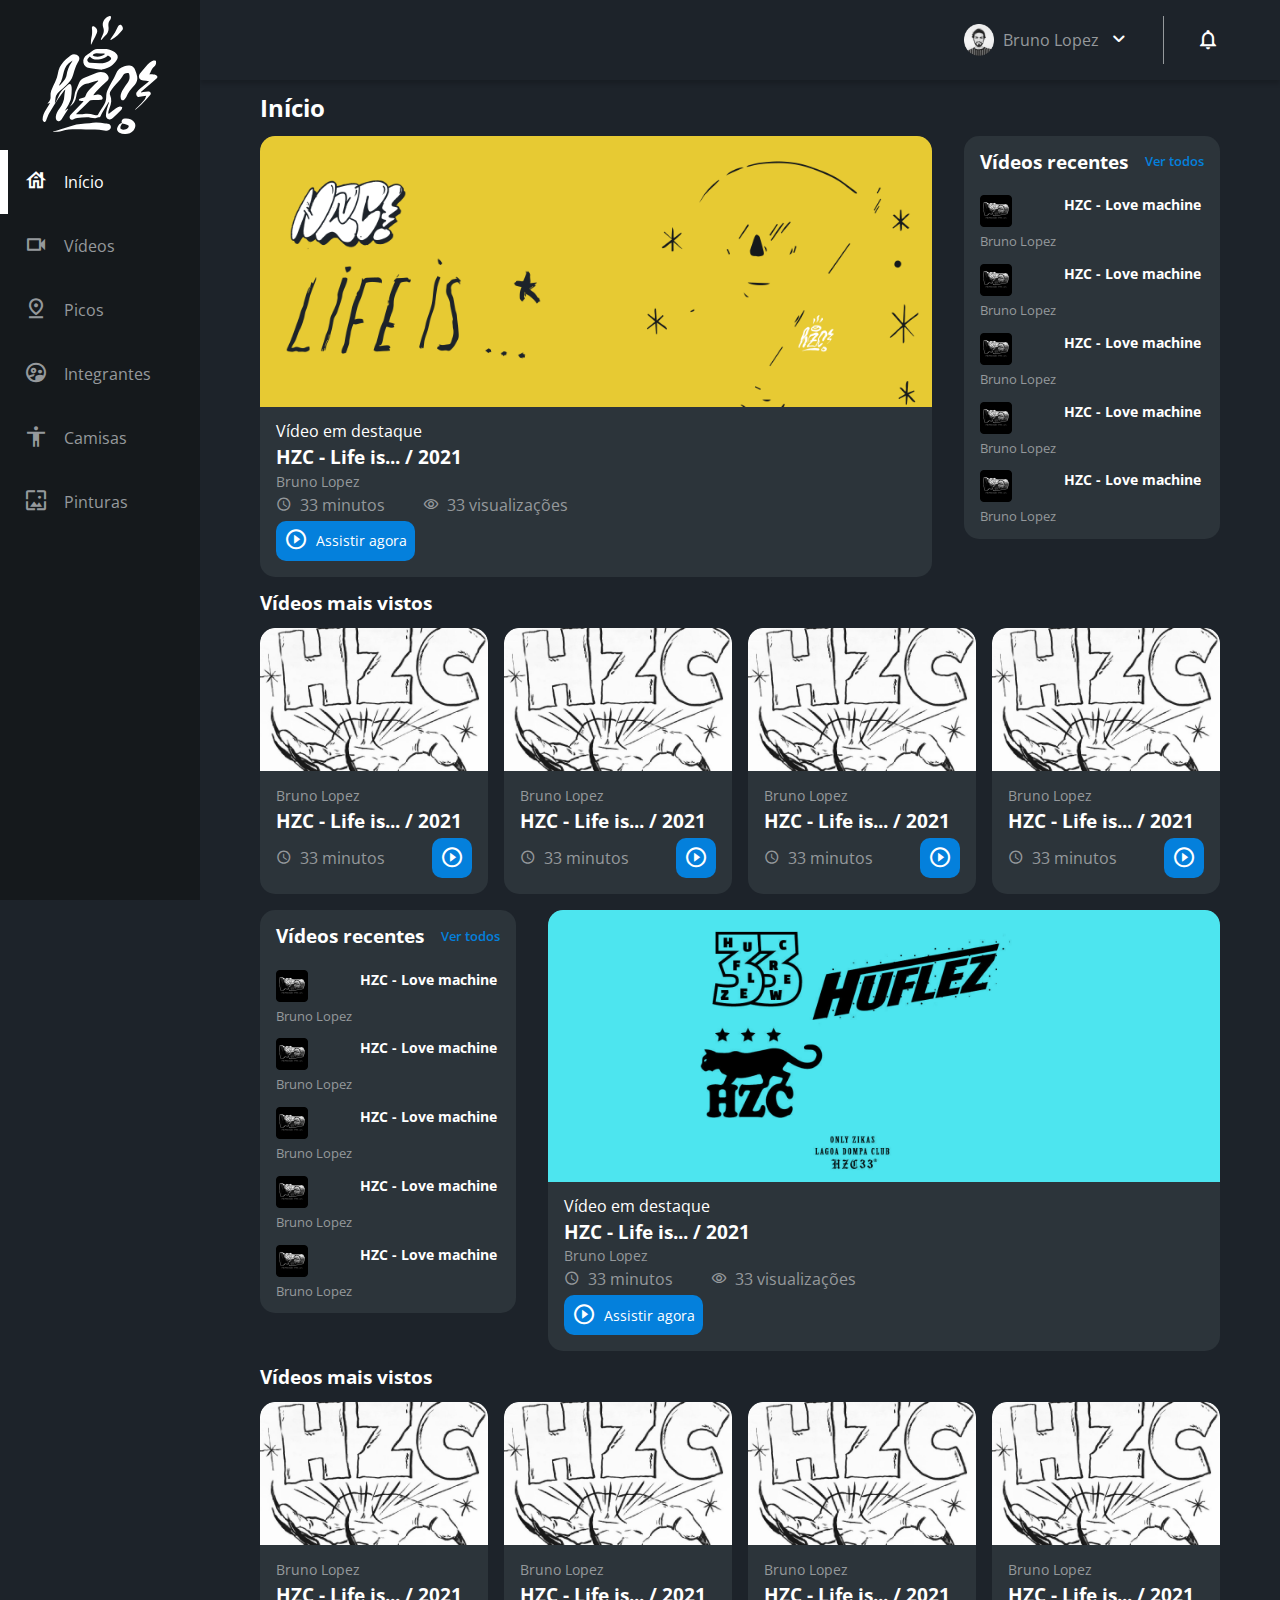
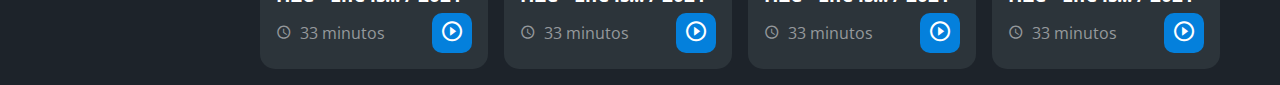
==== index.html @ 1684d1c3 "projeto-hzc-alura" ====
<!DOCTYPE html>
<html lang="pt-br">
<head>
    <meta charset="UTF-8">
    <meta http-equiv="X-UA-Compatible" content="IE=edge">
    <meta name="viewport" content="width=device-width, initial-scale=1.0">
    <title>HZC | Home</title>
    <link rel="preconnect" href="https://fonts.googleapis.com">
    <link rel="preconnect" href="https://fonts.gstatic.com" crossorigin>
    <link rel="stylesheet" href="https://fonts.googleapis.com/css2?family=Open+Sans:wght@400;600;700&display=swap">
    <link rel="stylesheet" href="assets/css/reset.css">
    <link rel="stylesheet" href="assets/css/style.css">
</head>
<body>
    <header class="cabecalho">
        <button class="cabecalho_menu" aria-label="Menu"><i></i></button>
        <img src="assets/img/logo.svg" alt="Logotipo da HZC" class="cabecalho_logo">
        <p class="cabecalho_perfil">Bruno Lopez</p>
        <button class="cabecalho_notificacao" aria-label="Notificação"><i></i></button>
    </header>
    <nav class="menu-lateral">
        <img src="assets/img/logo.svg" alt="Logotipo da HZC" class="menu-lateral_logo">
        <a href="#" class="menu-lateral_link menu-lateral_link--inicio menu-lateral_link--ativo">Início</a>
        <a href="#" class="menu-lateral_link menu-lateral_link--videos">Vídeos</a>
        <a href="#" class="menu-lateral_link menu-lateral_link--picos">Picos</a>
        <a href="#" class="menu-lateral_link menu-lateral_link--integrantes">Integrantes</a>
        <a href="#" class="menu-lateral_link menu-lateral_link--camisas">Camisas</a>
        <a href="#" class="menu-lateral_link menu-lateral_link--pinturas">Pinturas</a>
    </nav>

    <main class="principal">
        <h2 class="titulo-pagina">Início</h2>
        <article class="cartao cartao--destaque destaque-video">
            <img src="assets/img/banner-mobile_1.png" alt="Banner do cartão" class="cartao_imagem cartao_imagem--mobile">
            <img src="assets/img/banner_1.png" alt="Banner do cartão" class="cartao_imagem cartao_imagem--desktop">
            <div class="cartao_conteudo">
                <p class="cartao_destaque">Vídeo em destaque</p>
                <h3 class="cartao_titulo">HZC - Life is... / 2021</h3>
                <p class="cartao_perfil">Bruno Lopez</p>
                <p class="cartao_info cartao_info--tempo">33 minutos</p>
                <p class="cartao_info cartao_info--visualizacao">33 visualizações</p>
                <button class="cartao_botao cartao_botao--play cartao_botao--destaque">Assistir agora</button>
            </div>
        </article>

        <article class="cartao cartao--recentes videos-recentes">
            <h3 class="cartao_titulo">Vídeos recentes</h3>
            <a href="#" class="cartao_link">Ver todos</a>
            <ul class="cartao_lista">
                <li class="cartao_item">
                    <img src="assets/img/miniatura_1.png" alt="Thumbnail" class="cartao_item-thumbnail">
                    <h4 class="cartao_item-titulo">HZC - Love machine</h4>
                    <p class="cartao_item-perfil">Bruno Lopez</p>
                </li>
                <li class="cartao_item">
                    <img src="assets/img/miniatura_1.png" alt="Thumbnail" class="cartao_item-thumbnail">
                    <h4 class="cartao_item-titulo">HZC - Love machine</h4>
                    <p class="cartao_item-perfil">Bruno Lopez</p>
                </li>
                <li class="cartao_item">
                    <img src="assets/img/miniatura_1.png" alt="Thumbnail" class="cartao_item-thumbnail">
                    <h4 class="cartao_item-titulo">HZC - Love machine</h4>
                    <p class="cartao_item-perfil">Bruno Lopez</p>
                </li>
                <li class="cartao_item">
                    <img src="assets/img/miniatura_1.png" alt="Thumbnail" class="cartao_item-thumbnail">
                    <h4 class="cartao_item-titulo">HZC - Love machine</h4>
                    <p class="cartao_item-perfil">Bruno Lopez</p>
                </li>
                <li class="cartao_item">
                    <img src="assets/img/miniatura_1.png" alt="Thumbnail" class="cartao_item-thumbnail">
                    <h4 class="cartao_item-titulo">HZC - Love machine</h4>
                    <p class="cartao_item-perfil">Bruno Lopez</p>
                </li>
            </ul>
        </article>

        <section class="secao secao-videos">
            <h3 class="titulo-secao">Vídeos mais vistos</h3>
            <article class="cartao">
                <img src="assets/img/video_1.png" alt="Vídeo" class="cartao_imagem">
                <div class="cartao_conteudo">
                    <p class="cartao_perfil">Bruno Lopez</p>
                    <h3 class="cartao_titulo">HZC - Life is... / 2021</h3>
                    <p class="cartao_info cartao_info--tempo">33 minutos</p>
                    <button class="cartao_botao cartao_botao--play" aria-label="Assistir agora"></button>
                </div>
            </article>

            <article class="cartao">
                <img src="assets/img/video_1.png" alt="Vídeo" class="cartao_imagem">
                <div class="cartao_conteudo">
                    <p class="cartao_perfil">Bruno Lopez</p>
                    <h3 class="cartao_titulo">HZC - Life is... / 2021</h3>
                    <p class="cartao_info cartao_info--tempo">33 minutos</p>
                    <button class="cartao_botao cartao_botao--play" aria-label="Assistir agora"></button>
                </div>
            </article>

            <article class="cartao">
                <img src="assets/img/video_1.png" alt="Vídeo" class="cartao_imagem">
                <div class="cartao_conteudo">
                    <p class="cartao_perfil">Bruno Lopez</p>
                    <h3 class="cartao_titulo">HZC - Life is... / 2021</h3>
                    <p class="cartao_info cartao_info--tempo">33 minutos</p>
                    <button class="cartao_botao cartao_botao--play" aria-label="Assistir agora"></button>
                </div>
            </article>

            <article class="cartao">
                <img src="assets/img/video_1.png" alt="Vídeo" class="cartao_imagem">
                <div class="cartao_conteudo">
                    <p class="cartao_perfil">Bruno Lopez</p>
                    <h3 class="cartao_titulo">HZC - Life is... / 2021</h3>
                    <p class="cartao_info cartao_info--tempo">33 minutos</p>
                    <button class="cartao_botao cartao_botao--play" aria-label="Assistir agora"></button>
                </div>
            </article>
        </section>

        <article class="cartao cartao--recentes produtos-recentes">
            <h3 class="cartao_titulo">Vídeos recentes</h3>
            <a href="#" class="cartao_link">Ver todos</a>
            <ul class="cartao_lista">
                <li class="cartao_item">
                    <img src="assets/img/miniatura_1.png" alt="Thumbnail" class="cartao_item-thumbnail">
                    <h4 class="cartao_item-titulo">HZC - Love machine</h4>
                    <p class="cartao_item-perfil">Bruno Lopez</p>
                </li>
                <li class="cartao_item">
                    <img src="assets/img/miniatura_1.png" alt="Thumbnail" class="cartao_item-thumbnail">
                    <h4 class="cartao_item-titulo">HZC - Love machine</h4>
                    <p class="cartao_item-perfil">Bruno Lopez</p>
                </li>
                <li class="cartao_item">
                    <img src="assets/img/miniatura_1.png" alt="Thumbnail" class="cartao_item-thumbnail">
                    <h4 class="cartao_item-titulo">HZC - Love machine</h4>
                    <p class="cartao_item-perfil">Bruno Lopez</p>
                </li>
                <li class="cartao_item">
                    <img src="assets/img/miniatura_1.png" alt="Thumbnail" class="cartao_item-thumbnail">
                    <h4 class="cartao_item-titulo">HZC - Love machine</h4>
                    <p class="cartao_item-perfil">Bruno Lopez</p>
                </li>
                <li class="cartao_item">
                    <img src="assets/img/miniatura_1.png" alt="Thumbnail" class="cartao_item-thumbnail">
                    <h4 class="cartao_item-titulo">HZC - Love machine</h4>
                    <p class="cartao_item-perfil">Bruno Lopez</p>
                </li>
            </ul>
        </article>

        <article class="cartao cartao--destaque destaque-produtos">
            <img src="assets/img/banner-mobile_2.png" alt="Banner do cartão" class="cartao_imagem cartao_imagem--mobile">
            <img src="assets/img/banner_2.png" alt="Banner do cartão" class="cartao_imagem cartao_imagem--desktop">
            <div class="cartao_conteudo">
                <p class="cartao_destaque">Vídeo em destaque</p>
                <h3 class="cartao_titulo">HZC - Life is... / 2021</h3>
                <p class="cartao_perfil">Bruno Lopez</p>
                <p class="cartao_info cartao_info--tempo">33 minutos</p>
                <p class="cartao_info cartao_info--visualizacao">33 visualizações</p>
                <button class="cartao_botao cartao_botao--play cartao_botao--destaque">Assistir agora</button>
            </div>
        </article>

        <section class="secao secao-produtos">
            <h3 class="titulo-secao">Vídeos mais vistos</h3>
            <article class="cartao">
                <img src="assets/img/video_1.png" alt="Vídeo" class="cartao_imagem">
                <div class="cartao_conteudo">
                    <p class="cartao_perfil">Bruno Lopez</p>
                    <h3 class="cartao_titulo">HZC - Life is... / 2021</h3>
                    <p class="cartao_info cartao_info--tempo">33 minutos</p>
                    <button class="cartao_botao cartao_botao--play" aria-label="Assistir agora"></button>
                </div>
            </article>

            <article class="cartao">
                <img src="assets/img/video_1.png" alt="Vídeo" class="cartao_imagem">
                <div class="cartao_conteudo">
                    <p class="cartao_perfil">Bruno Lopez</p>
                    <h3 class="cartao_titulo">HZC - Life is... / 2021</h3>
                    <p class="cartao_info cartao_info--tempo">33 minutos</p>
                    <button class="cartao_botao cartao_botao--play" aria-label="Assistir agora"></button>
                </div>
            </article>

            <article class="cartao">
                <img src="assets/img/video_1.png" alt="Vídeo" class="cartao_imagem">
                <div class="cartao_conteudo">
                    <p class="cartao_perfil">Bruno Lopez</p>
                    <h3 class="cartao_titulo">HZC - Life is... / 2021</h3>
                    <p class="cartao_info cartao_info--tempo">33 minutos</p>
                    <button class="cartao_botao cartao_botao--play" aria-label="Assistir agora"></button>
                </div>
            </article>

            <article class="cartao">
                <img src="assets/img/video_1.png" alt="Vídeo" class="cartao_imagem">
                <div class="cartao_conteudo">
                    <p class="cartao_perfil">Bruno Lopez</p>
                    <h3 class="cartao_titulo">HZC - Life is... / 2021</h3>
                    <p class="cartao_info cartao_info--tempo">33 minutos</p>
                    <button class="cartao_botao cartao_botao--play" aria-label="Assistir agora"></button>
                </div>
            </article>
        </section>
    </main>
    <script src="main.js"></script>
</body>
</html>
---- assets/css/style.css ----
@font-face {
    font-family: 'icones';
    src: url(../font/icones.ttf);
}

body {
    background-color: #1D232A;
    font-family: 'Open Sans', 'icones', sans-serif;
    color: #FFF;
}

@media screen and (min-width: 1024px) {
    body {
        display: grid;
        grid-template-columns: auto 1fr;
    }
}

.cabecalho {
    display: flex;
    justify-content: space-between;
    align-items: center;
    background-color: #15191C;
    padding: 8px 16px;
    box-shadow: 0px 4px 4px rgba(0, 0, 0, 0.16);
}

.cabecalho_menu i::before {
    content: "\e904";
    font-size: 24px;
}

.cabecalho_notificacao i::before {
    content: "\e906";
    font-size: 24px;
}

.cabecalho_logo {
    width: 40px;
}

.cabecalho_perfil {
    display: none;
}

@media screen and (min-width: 1024px) {
    .cabecalho {
        background-color: #1D232A;
        display: grid;
        column-gap: 32px;
        grid-template-columns: 1fr auto;
        padding: 16px 60px;
        height: 80px;
        box-sizing: border-box;
        grid-column: 2;
    }

    .cabecalho_menu {
        display: none;
    }

    .cabecalho_logo {
        display: none;
    }

    .cabecalho_perfil {
        display: grid;
        grid-template-columns: repeat(3, auto);
        column-gap: 8px;
        align-items: center;
        justify-self: flex-end;
        color: #95999C;
        padding: 8px 32px;
        border-right: 1px solid #95999C;
    }

    .cabecalho_perfil::before {
        content: "";
        display: block;
        width: 32px;
        height: 32px;
        background-image: url(../img/profile_2.png);
        background-size: contain;
        background-repeat: no-repeat;
        background-position: center;
    }

    .cabecalho_perfil::after {
        content: "\e90d";
        color: #FFF;
        font-size: 1.5rem;
    }
}

.menu-lateral {
    display: flex;
    flex-direction: column;
    background-color: #15191C;
    width: 75vw;
    height: 100vh;
    position: absolute;
    left: -100vw;
    transition: .25s;
}

.menu-lateral--ativo {
    left: 0;
    transition: .25s;
}

.menu-lateral_logo {
    width: 118px;
    align-self: center;
    padding: 16px;
}

.menu-lateral_link {
    height: 64px;
    color: #95999C;
    padding-left: 64px;
    display: flex;
    align-items: center;
}

.menu-lateral_link--ativo {
    color: #FFF;
    padding-left: 56px;
    border-left: 8px solid #FFF;
}

.menu-lateral_link::before {
    content: "";
    width: 24px;
    height: 24px;
    font-size: 24px;
    position: absolute;
    left: 24px;
}

.menu-lateral_link--inicio::before {
    content: "\e902";
}

.menu-lateral_link--videos::before {
    content: "\e90e";
}

.menu-lateral_link--picos::before {
    content: "\e909";
}

.menu-lateral_link--integrantes::before {
    content: "\e903";
}

.menu-lateral_link--camisas::before {
    content: "\e900";
}

.menu-lateral_link--pinturas::before {
    content: "\e90a";
}

@media screen and (min-width: 1024px) {
    .menu-lateral {
        position: static;
        width: 200px;
        grid-column: 1;
        grid-row: 1 / span 2;
    }
}

.principal {
    padding: 24px 16px;
    display: grid;
    gap: 16px;
}

.titulo-pagina {
    font-size: 1.5rem;
    font-weight: 700;
}

.titulo-secao {
    font-size: 1.2rem;
    font-weight: 700;
}

@media screen and (min-width: 1024px) {
    .principal {
        display: grid;
        grid-template-columns: auto 1fr auto;
        grid-template-areas: 
            "titulo-pagina titulo-pagina titulo-pagina"
            "destaque-video destaque-video videos-recentes"
            "secao-videos secao-videos secao-videos"
            "produtos-recentes destaque-produtos destaque-produtos"
            "secao-produtos secao-produtos secao-produtos";
        column-gap: 32px;
        padding: 16px 60px;
        grid-column: 2;
    }

    .titulo-secao {
        grid-column: span 4;
    }
}

.cartao {
    width: 100%;
    border-radius: 15px;
    overflow: hidden;
    background-color: #2C343A;
}

.cartao_imagem--desktop {
    display: none;
}

.cartao--destaque {
    margin-bottom: 16px;
}

.cartao_conteudo {
    padding: 16px;
    display: grid;
    grid-template-columns: auto 1fr;
    gap: 8px;
}

.cartao_destaque {
    grid-column: span 2;
}

.cartao_titulo {
    font-size: 1.2rem;
    font-weight: 700;
    grid-column: span 2;
}

.cartao_perfil {
    color: #95999C;
    font-size: 0.9rem;
    grid-column: span 2;
}

.cartao_info {
    display: flex;
    align-items: center;
    color: #95999C;
}

.cartao_info--tempo::before {
    content: "\e90c";
    margin-right: 8px;
}

.cartao_info--visualizacao::before {
    content: "\e90f";
    margin-right: 8px;
}

.cartao_botao {
    display: flex;
    justify-content: center;
    align-items: center;
    background-color: #0480DC;
    width: 40px;
    height: 40px;
    border-radius: 10px;
    font-size: 0.9rem;
    justify-self: flex-end;
}

.cartao_botao--play::before {
    content: "\e90b";
    font-size: 24px;
}

.cartao_botao--destaque {
    width: 100%;
    grid-column: span 2;
}

.cartao_botao--destaque::before {
    margin-right: 8px;
}

.cartao--recentes {
    display: none;
}

@media screen and (min-width: 1024px) {
    .cartao--destaque {
        margin-bottom: 0px;
    }

    .cartao_imagem--mobile {
        display: none;
    }
   
    .cartao_imagem--desktop {
        display: block;
    }

    .cartao_botao--destaque {
        grid-column: auto;
        padding: 16px 8px;
    }

    .cartao--recentes {
        display: grid;
        grid-template-columns: auto auto;
        align-items: center;
        row-gap: 24px;
        width: 256px;
        padding: 16px;
        box-sizing: border-box;
        align-self: flex-start;
    }

    .cartao--recentes .cartao_titulo {
        grid-column: auto;
    }

    .cartao_link {
        font-size: 0.8rem;
        font-weight: 600;
        color: #0480DC;
        justify-self: flex-end;
    }

    .cartao_lista {
        display: grid;
        row-gap: 16px;
        grid-column: span 2;
    }

    .cartao_item {
        display: grid;
        grid-template-columns: auto 1fr;
        gap: 8px;
    }

    .cartao_item-thumbnail {
        width: 32px;
        gap: span 2;
    }

    .cartao_item-titulo {
        font-size: 0.9rem;
        line-height: 1.2rem;
        font-weight: 700;
    }

    .cartao_item-perfil {
        font-size: 0.8rem;
        color: #95999C;
    }
}

.secao {
    display: grid;
    gap: 16px;
}

@media screen and (min-width: 1024px) {
    .secao {
        grid-template-columns: repeat(4, 1fr);
    }

    .destaque-video {
        grid-area: destaque-video;
    }
    
    .videos-recentes {
        grid-area: videos-recentes;
    }
    
    .secao-videos {
        grid-area: secao-videos;
    }
    
    .destaque-produtos {
        grid-area: destaque-produtos;
    }
    
    .produtos-recentes {
        grid-area: produtos-recentes;
    }
    
    .secao-produtos {
        grid-area: secao-produtos;
    }
}
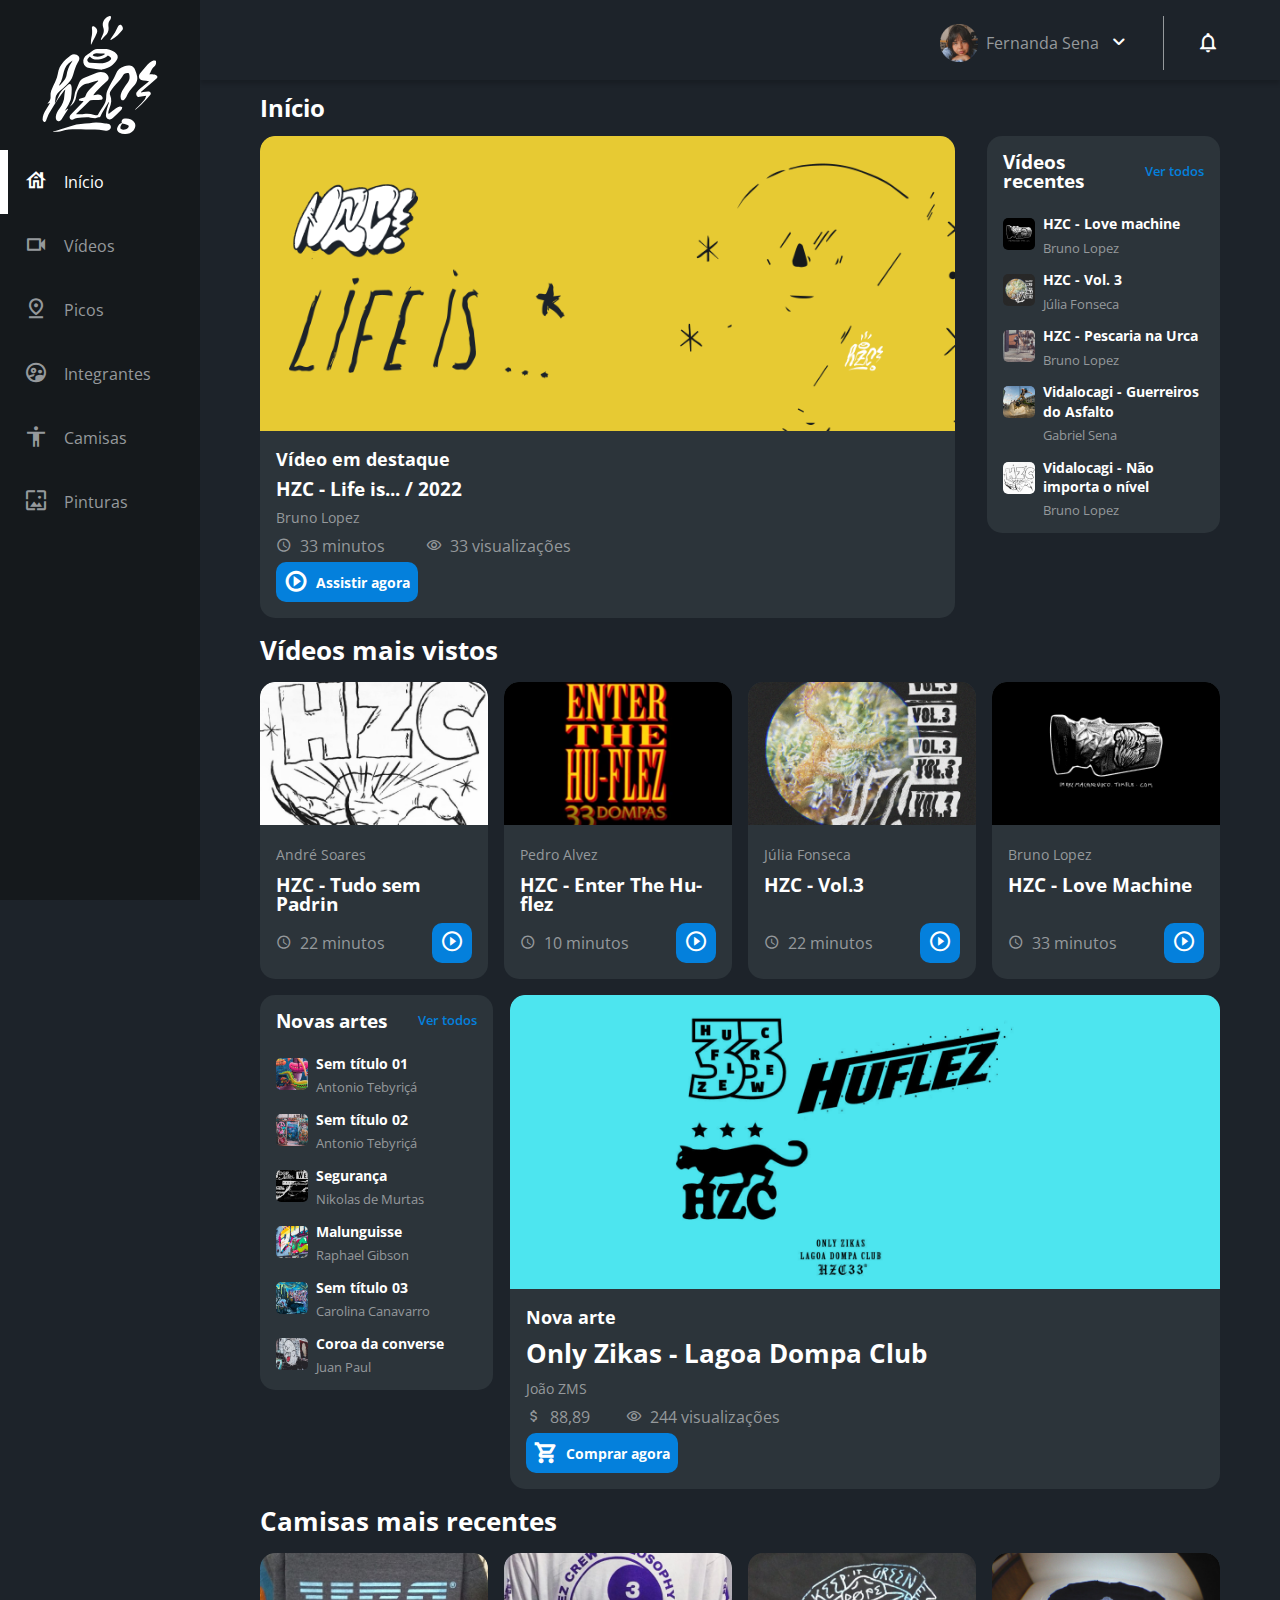
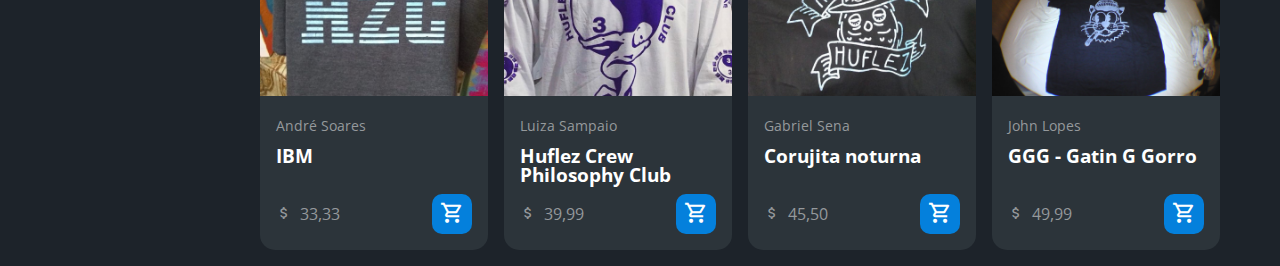
==== commit 3b5fbbc2: "home concluída" ====
--- a/index.html
+++ b/index.html
@@ -4,7 +4,8 @@
     <meta charset="UTF-8">
     <meta http-equiv="X-UA-Compatible" content="IE=edge">
     <meta name="viewport" content="width=device-width, initial-scale=1.0">
-    <title>HZC | Home</title>
+    <title>«HZC» Home</title>
+    <link rel="shortcut icon" href="assets/img/favicon.ico" type="image/x-icon">
     <link rel="preconnect" href="https://fonts.googleapis.com">
     <link rel="preconnect" href="https://fonts.gstatic.com" crossorigin>
     <link rel="stylesheet" href="https://fonts.googleapis.com/css2?family=Open+Sans:wght@400;600;700&display=swap">
@@ -15,7 +16,7 @@
     <header class="cabecalho">
         <button class="cabecalho_menu" aria-label="Menu"><i></i></button>
         <img src="assets/img/logo.svg" alt="Logotipo da HZC" class="cabecalho_logo">
-        <p class="cabecalho_perfil">Bruno Lopez</p>
+        <p class="cabecalho_perfil">Fernanda Sena</p>
         <button class="cabecalho_notificacao" aria-label="Notificação"><i></i></button>
     </header>
     <nav class="menu-lateral">
@@ -35,7 +36,7 @@
             <img src="assets/img/banner_1.png" alt="Banner do cartão" class="cartao_imagem cartao_imagem--desktop">
             <div class="cartao_conteudo">
                 <p class="cartao_destaque">Vídeo em destaque</p>
-                <h3 class="cartao_titulo">HZC - Life is... / 2021</h3>
+                <h3 class="cartao_titulo">HZC - Life is... / 2022</h3>
                 <p class="cartao_perfil">Bruno Lopez</p>
                 <p class="cartao_info cartao_info--tempo">33 minutos</p>
                 <p class="cartao_info cartao_info--visualizacao">33 visualizações</p>
@@ -53,23 +54,23 @@
                     <p class="cartao_item-perfil">Bruno Lopez</p>
                 </li>
                 <li class="cartao_item">
-                    <img src="assets/img/miniatura_1.png" alt="Thumbnail" class="cartao_item-thumbnail">
-                    <h4 class="cartao_item-titulo">HZC - Love machine</h4>
+                    <img src="assets/img/miniatura_2.png" alt="Thumbnail" class="cartao_item-thumbnail">
+                    <h4 class="cartao_item-titulo">HZC - Vol. 3</h4>
+                    <p class="cartao_item-perfil">Júlia Fonseca</p>
+                </li>
+                <li class="cartao_item">
+                    <img src="assets/img/miniatura_3.png" alt="Thumbnail" class="cartao_item-thumbnail">
+                    <h4 class="cartao_item-titulo">HZC - Pescaria na Urca</h4>
                     <p class="cartao_item-perfil">Bruno Lopez</p>
                 </li>
                 <li class="cartao_item">
-                    <img src="assets/img/miniatura_1.png" alt="Thumbnail" class="cartao_item-thumbnail">
-                    <h4 class="cartao_item-titulo">HZC - Love machine</h4>
-                    <p class="cartao_item-perfil">Bruno Lopez</p>
-                </li>
-                <li class="cartao_item">
-                    <img src="assets/img/miniatura_1.png" alt="Thumbnail" class="cartao_item-thumbnail">
-                    <h4 class="cartao_item-titulo">HZC - Love machine</h4>
-                    <p class="cartao_item-perfil">Bruno Lopez</p>
-                </li>
-                <li class="cartao_item">
-                    <img src="assets/img/miniatura_1.png" alt="Thumbnail" class="cartao_item-thumbnail">
-                    <h4 class="cartao_item-titulo">HZC - Love machine</h4>
+                    <img src="assets/img/miniatura_4.png" alt="Thumbnail" class="cartao_item-thumbnail">
+                    <h4 class="cartao_item-titulo">Vidalocagi - Guerreiros do Asfalto</h4>
+                    <p class="cartao_item-perfil">Gabriel Sena</p>
+                </li>
+                <li class="cartao_item">
+                    <img src="assets/img/miniatura_5.png" alt="Thumbnail" class="cartao_item-thumbnail">
+                    <h4 class="cartao_item-titulo">Vidalocagi - Não importa o nível</h4>
                     <p class="cartao_item-perfil">Bruno Lopez</p>
                 </li>
             </ul>
@@ -80,72 +81,77 @@
             <article class="cartao">
                 <img src="assets/img/video_1.png" alt="Vídeo" class="cartao_imagem">
                 <div class="cartao_conteudo">
+                    <p class="cartao_perfil">André Soares</p>
+                    <h3 class="cartao_titulo-play">HZC - Tudo sem Padrin</h3>
+                    <p class="cartao_info cartao_info--tempo">22 minutos</p>
+                    <button class="cartao_botao cartao_botao--play" aria-label="Assistir agora"></button>
+                </div>
+            </article>
+
+            <article class="cartao">
+                <img src="assets/img/video_2.png" alt="Vídeo" class="cartao_imagem">
+                <div class="cartao_conteudo">
+                    <p class="cartao_perfil">Pedro Alvez</p>
+                    <h3 class="cartao_titulo-play">HZC - Enter The Hu-flez</h3>
+                    <p class="cartao_info cartao_info--tempo">10 minutos</p>
+                    <button class="cartao_botao cartao_botao--play" aria-label="Assistir agora"></button>
+                </div>
+            </article>
+
+            <article class="cartao">
+                <img src="assets/img/video_3.png" alt="Vídeo" class="cartao_imagem">
+                <div class="cartao_conteudo">
+                    <p class="cartao_perfil">Júlia Fonseca</p>
+                    <h3 class="cartao_titulo-play">HZC - Vol.3</h3>
+                    <p class="cartao_info cartao_info--tempo">22 minutos</p>
+                    <button class="cartao_botao cartao_botao--play" aria-label="Assistir agora"></button>
+                </div>
+            </article>
+
+            <article class="cartao">
+                <img src="assets/img/video_4.png" alt="Vídeo" class="cartao_imagem">
+                <div class="cartao_conteudo">
                     <p class="cartao_perfil">Bruno Lopez</p>
-                    <h3 class="cartao_titulo">HZC - Life is... / 2021</h3>
+                    <h3 class="cartao_titulo-play">HZC - Love Machine</h3>
                     <p class="cartao_info cartao_info--tempo">33 minutos</p>
                     <button class="cartao_botao cartao_botao--play" aria-label="Assistir agora"></button>
                 </div>
             </article>
-
-            <article class="cartao">
-                <img src="assets/img/video_1.png" alt="Vídeo" class="cartao_imagem">
-                <div class="cartao_conteudo">
-                    <p class="cartao_perfil">Bruno Lopez</p>
-                    <h3 class="cartao_titulo">HZC - Life is... / 2021</h3>
-                    <p class="cartao_info cartao_info--tempo">33 minutos</p>
-                    <button class="cartao_botao cartao_botao--play" aria-label="Assistir agora"></button>
-                </div>
-            </article>
-
-            <article class="cartao">
-                <img src="assets/img/video_1.png" alt="Vídeo" class="cartao_imagem">
-                <div class="cartao_conteudo">
-                    <p class="cartao_perfil">Bruno Lopez</p>
-                    <h3 class="cartao_titulo">HZC - Life is... / 2021</h3>
-                    <p class="cartao_info cartao_info--tempo">33 minutos</p>
-                    <button class="cartao_botao cartao_botao--play" aria-label="Assistir agora"></button>
-                </div>
-            </article>
-
-            <article class="cartao">
-                <img src="assets/img/video_1.png" alt="Vídeo" class="cartao_imagem">
-                <div class="cartao_conteudo">
-                    <p class="cartao_perfil">Bruno Lopez</p>
-                    <h3 class="cartao_titulo">HZC - Life is... / 2021</h3>
-                    <p class="cartao_info cartao_info--tempo">33 minutos</p>
-                    <button class="cartao_botao cartao_botao--play" aria-label="Assistir agora"></button>
-                </div>
-            </article>
         </section>
 
         <article class="cartao cartao--recentes produtos-recentes">
-            <h3 class="cartao_titulo">Vídeos recentes</h3>
+            <h3 class="cartao_titulo">Novas artes</h3>
             <a href="#" class="cartao_link">Ver todos</a>
             <ul class="cartao_lista">
                 <li class="cartao_item">
-                    <img src="assets/img/miniatura_1.png" alt="Thumbnail" class="cartao_item-thumbnail">
-                    <h4 class="cartao_item-titulo">HZC - Love machine</h4>
-                    <p class="cartao_item-perfil">Bruno Lopez</p>
-                </li>
-                <li class="cartao_item">
-                    <img src="assets/img/miniatura_1.png" alt="Thumbnail" class="cartao_item-thumbnail">
-                    <h4 class="cartao_item-titulo">HZC - Love machine</h4>
-                    <p class="cartao_item-perfil">Bruno Lopez</p>
-                </li>
-                <li class="cartao_item">
-                    <img src="assets/img/miniatura_1.png" alt="Thumbnail" class="cartao_item-thumbnail">
-                    <h4 class="cartao_item-titulo">HZC - Love machine</h4>
-                    <p class="cartao_item-perfil">Bruno Lopez</p>
-                </li>
-                <li class="cartao_item">
-                    <img src="assets/img/miniatura_1.png" alt="Thumbnail" class="cartao_item-thumbnail">
-                    <h4 class="cartao_item-titulo">HZC - Love machine</h4>
-                    <p class="cartao_item-perfil">Bruno Lopez</p>
-                </li>
-                <li class="cartao_item">
-                    <img src="assets/img/miniatura_1.png" alt="Thumbnail" class="cartao_item-thumbnail">
-                    <h4 class="cartao_item-titulo">HZC - Love machine</h4>
-                    <p class="cartao_item-perfil">Bruno Lopez</p>
+                    <img src="assets/img/arts1.jpeg" alt="Thumbnail" class="cartao_item-thumbnail">
+                    <h4 class="cartao_item-titulo">Sem título 01</h4>
+                    <p class="cartao_item-perfil">Antonio Tebyriçá</p>
+                </li>
+                <li class="cartao_item">
+                    <img src="assets/img/arts2.png" alt="Thumbnail" class="cartao_item-thumbnail">
+                    <h4 class="cartao_item-titulo">Sem título 02</h4>
+                    <p class="cartao_item-perfil">Antonio Tebyriçá</p>
+                </li>
+                <li class="cartao_item">
+                    <img src="assets/img/arts3.jpeg" alt="Thumbnail" class="cartao_item-thumbnail">
+                    <h4 class="cartao_item-titulo">Segurança</h4>
+                    <p class="cartao_item-perfil">Nikolas de Murtas</p>
+                </li>
+                <li class="cartao_item">
+                    <img src="assets/img/arts4.jpeg" alt="Thumbnail" class="cartao_item-thumbnail">
+                    <h4 class="cartao_item-titulo">Malunguisse</h4>
+                    <p class="cartao_item-perfil">Raphael Gibson</p>
+                </li>
+                <li class="cartao_item">
+                    <img src="assets/img/arts5.jpeg" alt="Thumbnail" class="cartao_item-thumbnail">
+                    <h4 class="cartao_item-titulo">Sem título 03</h4>
+                    <p class="cartao_item-perfil">Carolina Canavarro</p>
+                </li>
+                <li class="cartao_item">
+                    <img src="assets/img/arts6.jpeg" alt="Thumbnail" class="cartao_item-thumbnail">
+                    <h4 class="cartao_item-titulo">Coroa da converse</h4>
+                    <p class="cartao_item-perfil">Juan Paul</p>
                 </li>
             </ul>
         </article>
@@ -154,54 +160,54 @@
             <img src="assets/img/banner-mobile_2.png" alt="Banner do cartão" class="cartao_imagem cartao_imagem--mobile">
             <img src="assets/img/banner_2.png" alt="Banner do cartão" class="cartao_imagem cartao_imagem--desktop">
             <div class="cartao_conteudo">
-                <p class="cartao_destaque">Vídeo em destaque</p>
-                <h3 class="cartao_titulo">HZC - Life is... / 2021</h3>
-                <p class="cartao_perfil">Bruno Lopez</p>
-                <p class="cartao_info cartao_info--tempo">33 minutos</p>
-                <p class="cartao_info cartao_info--visualizacao">33 visualizações</p>
-                <button class="cartao_botao cartao_botao--play cartao_botao--destaque">Assistir agora</button>
+                <p class="cartao_destaque">Nova arte</p>
+                <h3 class="cartao_titulo-arte">Only Zikas - Lagoa Dompa Club</h3>
+                <p class="cartao_perfil">João ZMS</p>
+                <p class="cartao_info cartao_info--moeda">88,89</p>
+                <p class="cartao_info cartao_info--visualizacao cartao_info--visualizacao-compra">244 visualizações</p>
+                <button class="cartao_botao cartao_botao--compra cartao_botao--destaque">Comprar agora</button>
             </div>
         </article>
 
         <section class="secao secao-produtos">
-            <h3 class="titulo-secao">Vídeos mais vistos</h3>
-            <article class="cartao">
-                <img src="assets/img/video_1.png" alt="Vídeo" class="cartao_imagem">
-                <div class="cartao_conteudo">
-                    <p class="cartao_perfil">Bruno Lopez</p>
-                    <h3 class="cartao_titulo">HZC - Life is... / 2021</h3>
-                    <p class="cartao_info cartao_info--tempo">33 minutos</p>
-                    <button class="cartao_botao cartao_botao--play" aria-label="Assistir agora"></button>
-                </div>
-            </article>
-
-            <article class="cartao">
-                <img src="assets/img/video_1.png" alt="Vídeo" class="cartao_imagem">
-                <div class="cartao_conteudo">
-                    <p class="cartao_perfil">Bruno Lopez</p>
-                    <h3 class="cartao_titulo">HZC - Life is... / 2021</h3>
-                    <p class="cartao_info cartao_info--tempo">33 minutos</p>
-                    <button class="cartao_botao cartao_botao--play" aria-label="Assistir agora"></button>
-                </div>
-            </article>
-
-            <article class="cartao">
-                <img src="assets/img/video_1.png" alt="Vídeo" class="cartao_imagem">
-                <div class="cartao_conteudo">
-                    <p class="cartao_perfil">Bruno Lopez</p>
-                    <h3 class="cartao_titulo">HZC - Life is... / 2021</h3>
-                    <p class="cartao_info cartao_info--tempo">33 minutos</p>
-                    <button class="cartao_botao cartao_botao--play" aria-label="Assistir agora"></button>
-                </div>
-            </article>
-
-            <article class="cartao">
-                <img src="assets/img/video_1.png" alt="Vídeo" class="cartao_imagem">
-                <div class="cartao_conteudo">
-                    <p class="cartao_perfil">Bruno Lopez</p>
-                    <h3 class="cartao_titulo">HZC - Life is... / 2021</h3>
-                    <p class="cartao_info cartao_info--tempo">33 minutos</p>
-                    <button class="cartao_botao cartao_botao--play" aria-label="Assistir agora"></button>
+            <h3 class="titulo-secao">Camisas mais recentes</h3>
+            <article class="cartao">
+                <img src="assets/img/produto_1.png" alt="Vídeo" class="cartao_imagem">
+                <div class="cartao_conteudo">
+                    <p class="cartao_perfil">André Soares</p>
+                    <h3 class="cartao_titulo-compra">IBM</h3>
+                    <p class="cartao_info cartao_info--moeda">33,33</p>
+                    <button class="cartao_botao cartao_botao--compra" aria-label="Assistir agora"></button>
+                </div>
+            </article>
+
+            <article class="cartao">
+                <img src="assets/img/produto_2.png" alt="Vídeo" class="cartao_imagem">
+                <div class="cartao_conteudo">
+                    <p class="cartao_perfil">Luiza Sampaio</p>
+                    <h3 class="cartao_titulo-compra">Huflez Crew Philosophy Club</h3>
+                    <p class="cartao_info cartao_info--moeda">39,99</p>
+                    <button class="cartao_botao cartao_botao--compra" aria-label="Assistir agora"></button>
+                </div>
+            </article>
+
+            <article class="cartao">
+                <img src="assets/img/produto_3.png" alt="Vídeo" class="cartao_imagem">
+                <div class="cartao_conteudo">
+                    <p class="cartao_perfil">Gabriel Sena</p>
+                    <h3 class="cartao_titulo-compra">Corujita noturna</h3>
+                    <p class="cartao_info cartao_info--moeda">45,50</p>
+                    <button class="cartao_botao cartao_botao--compra" aria-label="Assistir agora"></button>
+                </div>
+            </article>
+
+            <article class="cartao">
+                <img src="assets/img/produto_4.png" alt="Vídeo" class="cartao_imagem">
+                <div class="cartao_conteudo">
+                    <p class="cartao_perfil">John Lopes</p>
+                    <h3 class="cartao_titulo-compra">GGG - Gatin G Gorro</h3>
+                    <p class="cartao_info cartao_info--moeda">49,99</p>
+                    <button class="cartao_botao cartao_botao--compra" aria-label="Assistir agora"></button>
                 </div>
             </article>
         </section>
--- a/assets/css/style.css
+++ b/assets/css/style.css
@@ -77,8 +77,8 @@
     .cabecalho_perfil::before {
         content: "";
         display: block;
-        width: 32px;
-        height: 32px;
+        width: 38px;
+        height: 38px;
         background-image: url(../img/profile_2.png);
         background-size: contain;
         background-repeat: no-repeat;
@@ -182,7 +182,8 @@
 }
 
 .titulo-secao {
-    font-size: 1.2rem;
+    font-size: 26px;
+    line-height: 32px;
     font-weight: 700;
 }
 
@@ -217,6 +218,10 @@
     display: none;
 }
 
+.cartao_imagem:hover {
+    cursor: pointer;
+}
+
 .cartao--destaque {
     margin-bottom: 16px;
 }
@@ -230,6 +235,14 @@
 
 .cartao_destaque {
     grid-column: span 2;
+    font-size: 18px;
+    line-height: 24px;
+    font-weight: 700;
+}
+
+article.cartao:nth-child(6) {
+    margin-left: -15px;
+    padding-right: 15px;
 }
 
 .cartao_titulo {
@@ -238,9 +251,35 @@
     grid-column: span 2;
 }
 
+.cartao_titulo, .cartao_item-titulo, .cartao_titulo-arte, .cartao_titulo-compra, .cartao_titulo-play:hover {
+    cursor: pointer;
+}
+
+.cartao_titulo-arte {
+    font-size: 26px;
+    line-height: 32px;
+    font-weight: 700;
+    grid-column: span 2;
+}
+
+.cartao_titulo-compra {
+    font-size: 1.2rem;
+    font-weight: 700;
+    grid-column: span 2;
+    grid-row: span 6;
+}
+
+.cartao_titulo-play {
+    font-size: 1.2rem;
+    font-weight: 700;
+    grid-column: span 2;
+    grid-row: span 6;
+}
+
 .cartao_perfil {
     color: #95999C;
-    font-size: 0.9rem;
+    font-size: 14px;
+    line-height: 24px;
     grid-column: span 2;
 }
 
@@ -257,6 +296,15 @@
 
 .cartao_info--visualizacao::before {
     content: "\e90f";
+    margin-right: 8px;
+}
+
+.cartao_info--visualizacao-compra {
+    margin: -60px;
+}
+
+.cartao_info--moeda::before {
+    content: "\e905";
     margin-right: 8px;
 }
 
@@ -272,14 +320,24 @@
     justify-self: flex-end;
 }
 
+.cartao_botao:hover {
+    cursor: pointer;
+}
+
 .cartao_botao--play::before {
     content: "\e90b";
     font-size: 24px;
 }
 
+.cartao_botao--compra::before {
+    content: "\e901";
+    font-size: 24px;
+}
+
 .cartao_botao--destaque {
     width: 100%;
     grid-column: span 2;
+    font-weight: 700;
 }
 
 .cartao_botao--destaque::before {
@@ -301,6 +359,7 @@
    
     .cartao_imagem--desktop {
         display: block;
+        width: 730px;
     }
 
     .cartao_botao--destaque {
@@ -313,7 +372,7 @@
         grid-template-columns: auto auto;
         align-items: center;
         row-gap: 24px;
-        width: 256px;
+        width: 233px;
         padding: 16px;
         box-sizing: border-box;
         align-self: flex-start;
@@ -344,7 +403,14 @@
 
     .cartao_item-thumbnail {
         width: 32px;
-        gap: span 2;
+        grid-row: span 2;
+        align-self: normal;
+        margin-top: 4px;
+        border-radius: 5px;
+    }
+
+    .cartao_item-thumbnail:hover {
+        cursor: pointer;
     }
 
     .cartao_item-titulo {
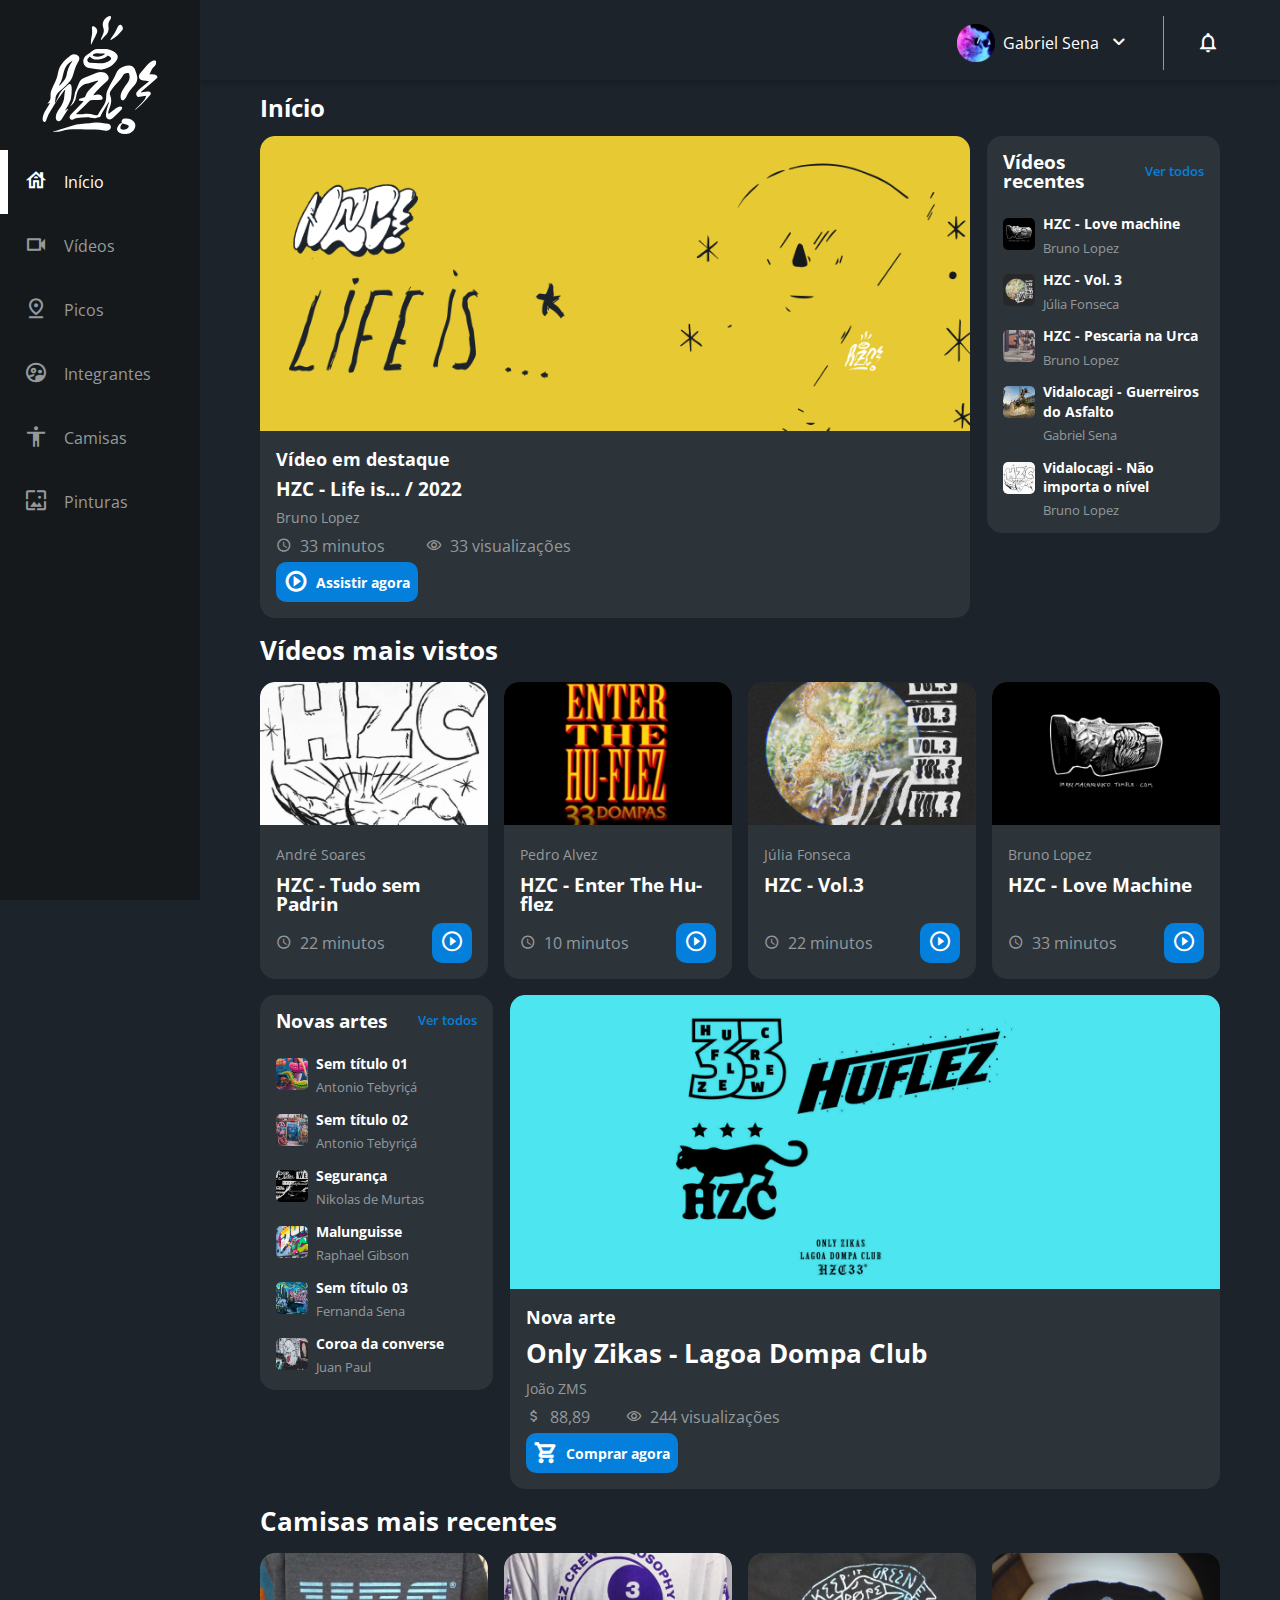
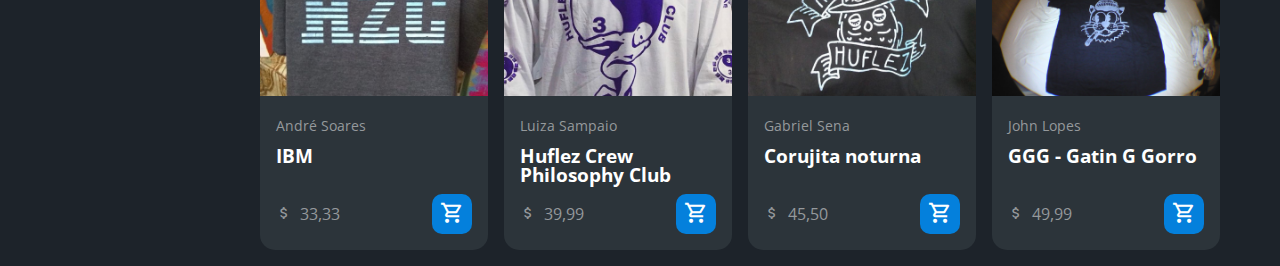
==== commit 2bd3f4d4: "profile no menu mobile" ====
--- a/index.html
+++ b/index.html
@@ -16,11 +16,12 @@
     <header class="cabecalho">
         <button class="cabecalho_menu" aria-label="Menu"><i></i></button>
         <img src="assets/img/logo.svg" alt="Logotipo da HZC" class="cabecalho_logo">
-        <p class="cabecalho_perfil">Fernanda Sena</p>
+        <p class="cabecalho_perfil"><a href="#">Gabriel Sena</a></p>
         <button class="cabecalho_notificacao" aria-label="Notificação"><i></i></button>
     </header>
     <nav class="menu-lateral">
         <img src="assets/img/logo.svg" alt="Logotipo da HZC" class="menu-lateral_logo">
+        <a href="#" id="myProfile">Gabriel Sena</a>
         <a href="#" class="menu-lateral_link menu-lateral_link--inicio menu-lateral_link--ativo">Início</a>
         <a href="#" class="menu-lateral_link menu-lateral_link--videos">Vídeos</a>
         <a href="#" class="menu-lateral_link menu-lateral_link--picos">Picos</a>
@@ -146,7 +147,7 @@
                 <li class="cartao_item">
                     <img src="assets/img/arts5.jpeg" alt="Thumbnail" class="cartao_item-thumbnail">
                     <h4 class="cartao_item-titulo">Sem título 03</h4>
-                    <p class="cartao_item-perfil">Carolina Canavarro</p>
+                    <p class="cartao_item-perfil">Fernanda Sena</p>
                 </li>
                 <li class="cartao_item">
                     <img src="assets/img/arts6.jpeg" alt="Thumbnail" class="cartao_item-thumbnail">
--- a/assets/css/style.css
+++ b/assets/css/style.css
@@ -33,6 +33,7 @@
 .cabecalho_notificacao i::before {
     content: "\e906";
     font-size: 24px;
+    cursor: pointer;
 }
 
 .cabecalho_logo {
@@ -69,7 +70,7 @@
         column-gap: 8px;
         align-items: center;
         justify-self: flex-end;
-        color: #95999C;
+        color: #FFF;
         padding: 8px 32px;
         border-right: 1px solid #95999C;
     }
@@ -79,16 +80,18 @@
         display: block;
         width: 38px;
         height: 38px;
-        background-image: url(../img/profile_2.png);
+        background-image: url(../img/profile_0.png);
         background-size: contain;
         background-repeat: no-repeat;
         background-position: center;
+        cursor: pointer;
     }
 
     .cabecalho_perfil::after {
         content: "\e90d";
         color: #FFF;
         font-size: 1.5rem;
+        cursor: pointer;
     }
 }
 
@@ -120,6 +123,32 @@
     padding-left: 64px;
     display: flex;
     align-items: center;
+}
+
+#myProfile {
+    display: flex;
+    flex-direction: column;
+    align-items: center;
+    font-size: 20px;
+    padding-bottom: 8px;
+}
+
+#myProfile::before {
+    content: "";
+    display: block;
+    width: 60px;
+    height: 60px;
+    background-image: url(../img/profile_0.png);
+    background-size: contain;
+    background-repeat: no-repeat;
+    background-position: center;
+    margin-bottom: 3px;
+}
+
+@media screen and (min-width: 1024px) {
+    #myProfile {
+        display: none;
+    }
 }
 
 .menu-lateral_link--ativo {
@@ -240,11 +269,6 @@
     font-weight: 700;
 }
 
-article.cartao:nth-child(6) {
-    margin-left: -15px;
-    padding-right: 15px;
-}
-
 .cartao_titulo {
     font-size: 1.2rem;
     font-weight: 700;
@@ -353,6 +377,11 @@
         margin-bottom: 0px;
     }
 
+    article.cartao:nth-child(6) {
+        margin-left: -15px;
+        padding-right: 15px;
+    }    
+
     .cartao_imagem--mobile {
         display: none;
     }
@@ -437,6 +466,7 @@
 
     .destaque-video {
         grid-area: destaque-video;
+        padding-right: 15px;
     }
     
     .videos-recentes {
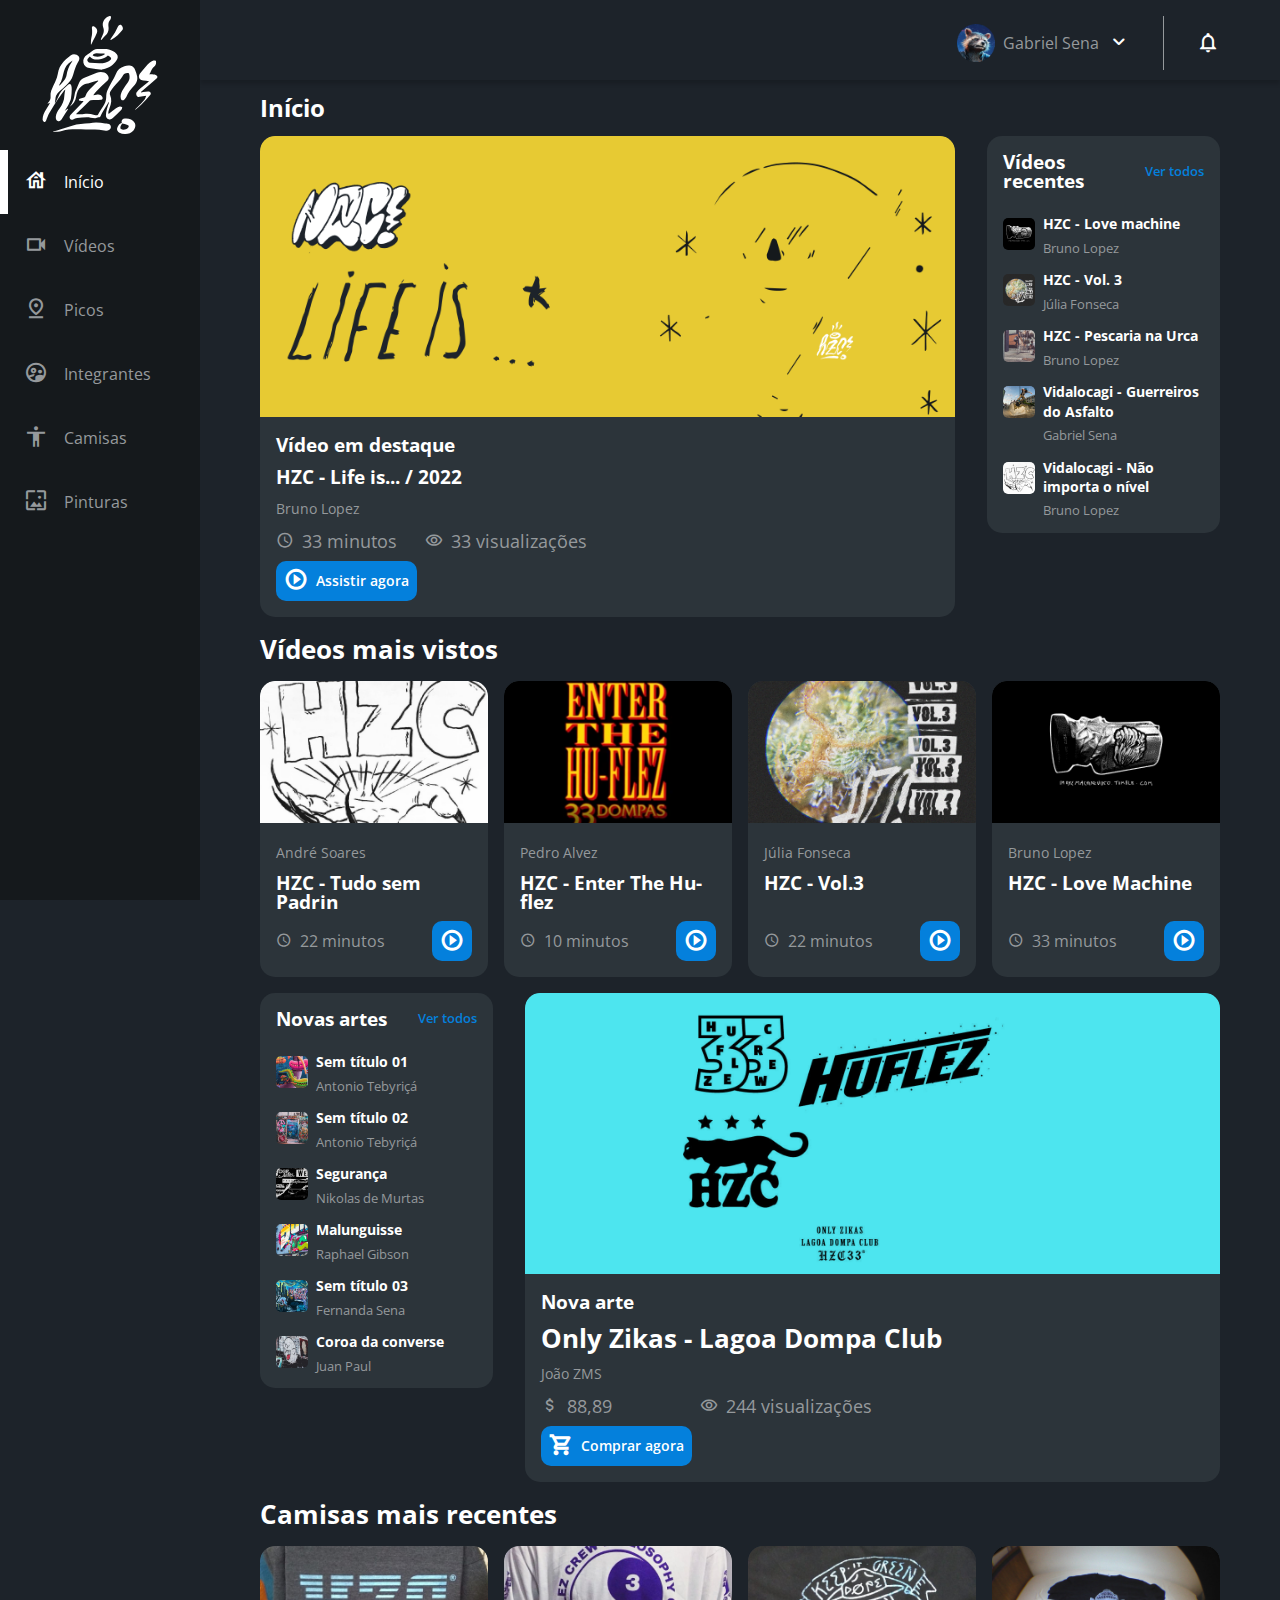
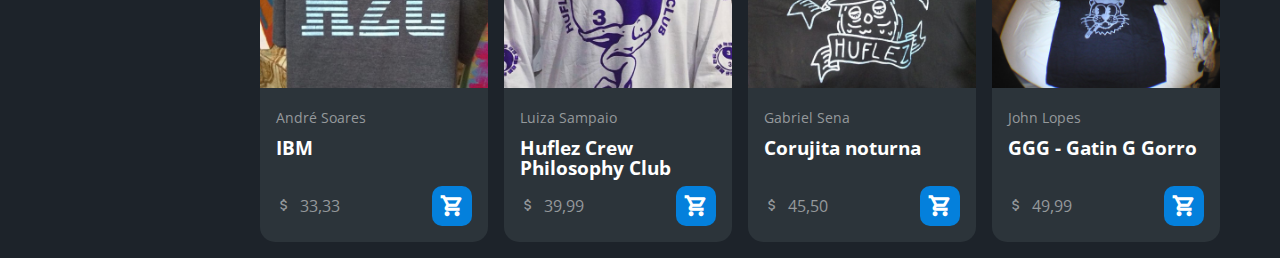
==== commit a4c34288: "resstruturando código | refatoração" ====
--- a/index.html
+++ b/index.html
@@ -10,205 +10,207 @@
     <link rel="preconnect" href="https://fonts.gstatic.com" crossorigin>
     <link rel="stylesheet" href="https://fonts.googleapis.com/css2?family=Open+Sans:wght@400;600;700&display=swap">
     <link rel="stylesheet" href="assets/css/reset.css">
+    <link rel="stylesheet" href="assets/css/header-nav.css">
+    <link rel="stylesheet" href="assets/css/card.css">
     <link rel="stylesheet" href="assets/css/style.css">
 </head>
 <body>
-    <header class="cabecalho">
-        <button class="cabecalho_menu" aria-label="Menu"><i></i></button>
-        <img src="assets/img/logo.svg" alt="Logotipo da HZC" class="cabecalho_logo">
-        <p class="cabecalho_perfil"><a href="#">Gabriel Sena</a></p>
-        <button class="cabecalho_notificacao" aria-label="Notificação"><i></i></button>
+    <header class="header_menu">
+        <button class="menu" aria-label="Menu"><i></i></button>
+        <img src="assets/img/logo.svg" alt="Logotipo da HZC" class="header_logo">
+        <p class="header_perfil"><a href="#">Gabriel Sena</a></p>
+        <button class="header_alert" aria-label="Notificação"><i></i></button>
     </header>
-    <nav class="menu-lateral">
-        <img src="assets/img/logo.svg" alt="Logotipo da HZC" class="menu-lateral_logo">
-        <a href="#" id="myProfile">Gabriel Sena</a>
-        <a href="#" class="menu-lateral_link menu-lateral_link--inicio menu-lateral_link--ativo">Início</a>
-        <a href="#" class="menu-lateral_link menu-lateral_link--videos">Vídeos</a>
-        <a href="#" class="menu-lateral_link menu-lateral_link--picos">Picos</a>
-        <a href="#" class="menu-lateral_link menu-lateral_link--integrantes">Integrantes</a>
-        <a href="#" class="menu-lateral_link menu-lateral_link--camisas">Camisas</a>
-        <a href="#" class="menu-lateral_link menu-lateral_link--pinturas">Pinturas</a>
+    <nav class="menu_vertical">
+        <img src="assets/img/logo.svg" alt="Logotipo da HZC" class="menu_vertical-logo">
+        <a href="#" id="profile_mobile">Gabriel Sena</a>
+        <a href="index.html" class="menu_vertical-link menu_vertical-link--inicio menu_vertical-link--ativo">Início</a>
+        <a href="#" class="menu_vertical-link menu_vertical-link--videos">Vídeos</a>
+        <a href="picos.html" class="menu_vertical-link menu_vertical-link--picos">Picos</a>
+        <a href="#" class="menu_vertical-link menu_vertical-link--integrantes">Integrantes</a>
+        <a href="#" class="menu_vertical-link menu_vertical-link--camisas">Camisas</a>
+        <a href="#" class="menu_vertical-link menu_vertical-link--pinturas">Pinturas</a>
     </nav>
-
+    
     <main class="principal">
         <h2 class="titulo-pagina">Início</h2>
-        <article class="cartao cartao--destaque destaque-video">
-            <img src="assets/img/banner-mobile_1.png" alt="Banner do cartão" class="cartao_imagem cartao_imagem--mobile">
-            <img src="assets/img/banner_1.png" alt="Banner do cartão" class="cartao_imagem cartao_imagem--desktop">
-            <div class="cartao_conteudo">
-                <p class="cartao_destaque">Vídeo em destaque</p>
-                <h3 class="cartao_titulo">HZC - Life is... / 2022</h3>
-                <p class="cartao_perfil">Bruno Lopez</p>
-                <p class="cartao_info cartao_info--tempo">33 minutos</p>
-                <p class="cartao_info cartao_info--visualizacao">33 visualizações</p>
-                <button class="cartao_botao cartao_botao--play cartao_botao--destaque">Assistir agora</button>
+        <article class="card card_destaque card_destaque-principal">
+            <img src="assets/img/banner-mobile_1.png" alt="Banner do cartão" class="card_imagem--mobile">
+            <img src="assets/img/banner_1.png" alt="Banner do cartão" class="card_imagem--desktop">
+            <div class="card_conteudo">
+                <p class="card_titulo">Vídeo em destaque</p>
+                <h3 class="card_titulo">HZC - Life is... / 2022</h3>
+                <p class="card_perfil">Bruno Lopez</p>
+                <p class="card_info card_info--tempo">33 minutos</p>
+                <p class="card_info card_info--visualizacao">33 visualizações</p>
+                <button class="card_botao card_botao--play card_botao--destaque">Assistir agora</button>
             </div>
         </article>
 
-        <article class="cartao cartao--recentes videos-recentes">
-            <h3 class="cartao_titulo">Vídeos recentes</h3>
-            <a href="#" class="cartao_link">Ver todos</a>
-            <ul class="cartao_lista">
-                <li class="cartao_item">
-                    <img src="assets/img/miniatura_1.png" alt="Thumbnail" class="cartao_item-thumbnail">
-                    <h4 class="cartao_item-titulo">HZC - Love machine</h4>
-                    <p class="cartao_item-perfil">Bruno Lopez</p>
-                </li>
-                <li class="cartao_item">
-                    <img src="assets/img/miniatura_2.png" alt="Thumbnail" class="cartao_item-thumbnail">
-                    <h4 class="cartao_item-titulo">HZC - Vol. 3</h4>
-                    <p class="cartao_item-perfil">Júlia Fonseca</p>
-                </li>
-                <li class="cartao_item">
-                    <img src="assets/img/miniatura_3.png" alt="Thumbnail" class="cartao_item-thumbnail">
-                    <h4 class="cartao_item-titulo">HZC - Pescaria na Urca</h4>
-                    <p class="cartao_item-perfil">Bruno Lopez</p>
-                </li>
-                <li class="cartao_item">
-                    <img src="assets/img/miniatura_4.png" alt="Thumbnail" class="cartao_item-thumbnail">
-                    <h4 class="cartao_item-titulo">Vidalocagi - Guerreiros do Asfalto</h4>
-                    <p class="cartao_item-perfil">Gabriel Sena</p>
-                </li>
-                <li class="cartao_item">
-                    <img src="assets/img/miniatura_5.png" alt="Thumbnail" class="cartao_item-thumbnail">
-                    <h4 class="cartao_item-titulo">Vidalocagi - Não importa o nível</h4>
-                    <p class="cartao_item-perfil">Bruno Lopez</p>
+        <article class="card card_recentes card-satelite">
+            <h3 class="card_titulo">Vídeos recentes</h3>
+            <a href="#" class="card_link">Ver todos</a>
+            <ul class="card_list">
+                <li class="card_item">
+                    <img src="assets/img/miniatura_1.png" alt="Thumbnail" class="card_item-thumbnail">
+                    <h4 class="card_item-titulo">HZC - Love machine</h4>
+                    <p class="card_item-perfil">Bruno Lopez</p>
+                </li>
+                <li class="card_item">
+                    <img src="assets/img/miniatura_2.png" alt="Thumbnail" class="card_item-thumbnail">
+                    <h4 class="card_item-titulo">HZC - Vol. 3</h4>
+                    <p class="card_item-perfil">Júlia Fonseca</p>
+                </li>
+                <li class="card_item">
+                    <img src="assets/img/miniatura_3.png" alt="Thumbnail" class="card_item-thumbnail">
+                    <h4 class="card_item-titulo">HZC - Pescaria na Urca</h4>
+                    <p class="card_item-perfil">Bruno Lopez</p>
+                </li>
+                <li class="card_item">
+                    <img src="assets/img/miniatura_4.png" alt="Thumbnail" class="card_item-thumbnail">
+                    <h4 class="card_item-titulo">Vidalocagi - Guerreiros do Asfalto</h4>
+                    <p class="card_item-perfil">Gabriel Sena</p>
+                </li>
+                <li class="card_item">
+                    <img src="assets/img/miniatura_5.png" alt="Thumbnail" class="card_item-thumbnail">
+                    <h4 class="card_item-titulo">Vidalocagi - Não importa o nível</h4>
+                    <p class="card_item-perfil">Bruno Lopez</p>
                 </li>
             </ul>
         </article>
 
         <section class="secao secao-videos">
             <h3 class="titulo-secao">Vídeos mais vistos</h3>
-            <article class="cartao">
-                <img src="assets/img/video_1.png" alt="Vídeo" class="cartao_imagem">
-                <div class="cartao_conteudo">
-                    <p class="cartao_perfil">André Soares</p>
-                    <h3 class="cartao_titulo-play">HZC - Tudo sem Padrin</h3>
-                    <p class="cartao_info cartao_info--tempo">22 minutos</p>
-                    <button class="cartao_botao cartao_botao--play" aria-label="Assistir agora"></button>
-                </div>
-            </article>
-
-            <article class="cartao">
-                <img src="assets/img/video_2.png" alt="Vídeo" class="cartao_imagem">
-                <div class="cartao_conteudo">
-                    <p class="cartao_perfil">Pedro Alvez</p>
-                    <h3 class="cartao_titulo-play">HZC - Enter The Hu-flez</h3>
-                    <p class="cartao_info cartao_info--tempo">10 minutos</p>
-                    <button class="cartao_botao cartao_botao--play" aria-label="Assistir agora"></button>
-                </div>
-            </article>
-
-            <article class="cartao">
-                <img src="assets/img/video_3.png" alt="Vídeo" class="cartao_imagem">
-                <div class="cartao_conteudo">
-                    <p class="cartao_perfil">Júlia Fonseca</p>
-                    <h3 class="cartao_titulo-play">HZC - Vol.3</h3>
-                    <p class="cartao_info cartao_info--tempo">22 minutos</p>
-                    <button class="cartao_botao cartao_botao--play" aria-label="Assistir agora"></button>
-                </div>
-            </article>
-
-            <article class="cartao">
-                <img src="assets/img/video_4.png" alt="Vídeo" class="cartao_imagem">
-                <div class="cartao_conteudo">
-                    <p class="cartao_perfil">Bruno Lopez</p>
-                    <h3 class="cartao_titulo-play">HZC - Love Machine</h3>
-                    <p class="cartao_info cartao_info--tempo">33 minutos</p>
-                    <button class="cartao_botao cartao_botao--play" aria-label="Assistir agora"></button>
+            <article class="card">
+                <img src="assets/img/video_1.png" alt="Vídeo">
+                <div class="card_conteudo">
+                    <p class="card_perfil">André Soares</p>
+                    <h3 class="card_titulo-play">HZC - Tudo sem Padrin</h3>
+                    <p class="card_info card_info--tempo">22 minutos</p>
+                    <button class="card_botao card_botao--play" aria-label="Assistir agora"></button>
+                </div>
+            </article>
+
+            <article class="card">
+                <img src="assets/img/video_2.png" alt="Vídeo">
+                <div class="card_conteudo">
+                    <p class="card_perfil">Pedro Alvez</p>
+                    <h3 class="card_titulo-play">HZC - Enter The Hu-flez</h3>
+                    <p class="card_info card_info--tempo">10 minutos</p>
+                    <button class="card_botao card_botao--play" aria-label="Assistir agora"></button>
+                </div>
+            </article>
+
+            <article class="card">
+                <img src="assets/img/video_3.png" alt="Vídeo">
+                <div class="card_conteudo">
+                    <p class="card_perfil">Júlia Fonseca</p>
+                    <h3 class="card_titulo-play">HZC - Vol.3</h3>
+                    <p class="card_info card_info--tempo">22 minutos</p>
+                    <button class="card_botao card_botao--play" aria-label="Assistir agora"></button>
+                </div>
+            </article>
+
+            <article class="card">
+                <img src="assets/img/video_4.png" alt="Vídeo">
+                <div class="card_conteudo">
+                    <p class="card_perfil">Bruno Lopez</p>
+                    <h3 class="card_titulo-play">HZC - Love Machine</h3>
+                    <p class="card_info card_info--tempo">33 minutos</p>
+                    <button class="card_botao card_botao--play" aria-label="Assistir agora"></button>
                 </div>
             </article>
         </section>
 
-        <article class="cartao cartao--recentes produtos-recentes">
-            <h3 class="cartao_titulo">Novas artes</h3>
-            <a href="#" class="cartao_link">Ver todos</a>
-            <ul class="cartao_lista">
-                <li class="cartao_item">
-                    <img src="assets/img/arts1.jpeg" alt="Thumbnail" class="cartao_item-thumbnail">
-                    <h4 class="cartao_item-titulo">Sem título 01</h4>
-                    <p class="cartao_item-perfil">Antonio Tebyriçá</p>
-                </li>
-                <li class="cartao_item">
-                    <img src="assets/img/arts2.png" alt="Thumbnail" class="cartao_item-thumbnail">
-                    <h4 class="cartao_item-titulo">Sem título 02</h4>
-                    <p class="cartao_item-perfil">Antonio Tebyriçá</p>
-                </li>
-                <li class="cartao_item">
-                    <img src="assets/img/arts3.jpeg" alt="Thumbnail" class="cartao_item-thumbnail">
-                    <h4 class="cartao_item-titulo">Segurança</h4>
-                    <p class="cartao_item-perfil">Nikolas de Murtas</p>
-                </li>
-                <li class="cartao_item">
-                    <img src="assets/img/arts4.jpeg" alt="Thumbnail" class="cartao_item-thumbnail">
-                    <h4 class="cartao_item-titulo">Malunguisse</h4>
-                    <p class="cartao_item-perfil">Raphael Gibson</p>
-                </li>
-                <li class="cartao_item">
-                    <img src="assets/img/arts5.jpeg" alt="Thumbnail" class="cartao_item-thumbnail">
-                    <h4 class="cartao_item-titulo">Sem título 03</h4>
-                    <p class="cartao_item-perfil">Fernanda Sena</p>
-                </li>
-                <li class="cartao_item">
-                    <img src="assets/img/arts6.jpeg" alt="Thumbnail" class="cartao_item-thumbnail">
-                    <h4 class="cartao_item-titulo">Coroa da converse</h4>
-                    <p class="cartao_item-perfil">Juan Paul</p>
+        <article class="card card_recentes produtos-recentes">
+            <h3 class="card_titulo">Novas artes</h3>
+            <a href="#" class="card_link">Ver todos</a>
+            <ul class="card_list">
+                <li class="card_item">
+                    <img src="assets/img/arts1.jpeg" alt="Thumbnail" class="card_item-thumbnail">
+                    <h4 class="card_item-titulo">Sem título 01</h4>
+                    <p class="card_item-perfil">Antonio Tebyriçá</p>
+                </li>
+                <li class="card_item">
+                    <img src="assets/img/arts2.png" alt="Thumbnail" class="card_item-thumbnail">
+                    <h4 class="card_item-titulo">Sem título 02</h4>
+                    <p class="card_item-perfil">Antonio Tebyriçá</p>
+                </li>
+                <li class="card_item">
+                    <img src="assets/img/arts3.jpeg" alt="Thumbnail" class="card_item-thumbnail">
+                    <h4 class="card_item-titulo">Segurança</h4>
+                    <p class="card_item-perfil">Nikolas de Murtas</p>
+                </li>
+                <li class="card_item">
+                    <img src="assets/img/arts4.jpeg" alt="Thumbnail" class="card_item-thumbnail">
+                    <h4 class="card_item-titulo">Malunguisse</h4>
+                    <p class="card_item-perfil">Raphael Gibson</p>
+                </li>
+                <li class="card_item">
+                    <img src="assets/img/arts5.jpeg" alt="Thumbnail" class="card_item-thumbnail">
+                    <h4 class="card_item-titulo">Sem título 03</h4>
+                    <p class="card_item-perfil">Fernanda Sena</p>
+                </li>
+                <li class="card_item">
+                    <img src="assets/img/arts6.jpeg" alt="Thumbnail" class="card_item-thumbnail">
+                    <h4 class="card_item-titulo">Coroa da converse</h4>
+                    <p class="card_item-perfil">Juan Paul</p>
                 </li>
             </ul>
         </article>
 
-        <article class="cartao cartao--destaque destaque-produtos">
-            <img src="assets/img/banner-mobile_2.png" alt="Banner do cartão" class="cartao_imagem cartao_imagem--mobile">
-            <img src="assets/img/banner_2.png" alt="Banner do cartão" class="cartao_imagem cartao_imagem--desktop">
-            <div class="cartao_conteudo">
-                <p class="cartao_destaque">Nova arte</p>
-                <h3 class="cartao_titulo-arte">Only Zikas - Lagoa Dompa Club</h3>
-                <p class="cartao_perfil">João ZMS</p>
-                <p class="cartao_info cartao_info--moeda">88,89</p>
-                <p class="cartao_info cartao_info--visualizacao cartao_info--visualizacao-compra">244 visualizações</p>
-                <button class="cartao_botao cartao_botao--compra cartao_botao--destaque">Comprar agora</button>
+        <article class="card card_destaque destaque-produtos">
+            <img src="assets/img/banner-mobile_2.png" alt="Banner do cartão" class="card_imagem--mobile">
+            <img src="assets/img/banner_2.png" alt="Banner do cartão" class="card_imagem--desktop">
+            <div class="card_conteudo">
+                <p class="card_titulo">Nova arte</p>
+                <h3 class="card_titulo-arte">Only Zikas - Lagoa Dompa Club</h3>
+                <p class="card_perfil">João ZMS</p>
+                <p class="card_info card_info--moeda">88,89</p>
+                <p class="card_info card_info--visualizacao card_info--visualizacao-compra">244 visualizações</p>
+                <button class="card_botao card_botao--compra card_botao--destaque">Comprar agora</button>
             </div>
         </article>
 
         <section class="secao secao-produtos">
             <h3 class="titulo-secao">Camisas mais recentes</h3>
-            <article class="cartao">
-                <img src="assets/img/produto_1.png" alt="Vídeo" class="cartao_imagem">
-                <div class="cartao_conteudo">
-                    <p class="cartao_perfil">André Soares</p>
-                    <h3 class="cartao_titulo-compra">IBM</h3>
-                    <p class="cartao_info cartao_info--moeda">33,33</p>
-                    <button class="cartao_botao cartao_botao--compra" aria-label="Assistir agora"></button>
-                </div>
-            </article>
-
-            <article class="cartao">
-                <img src="assets/img/produto_2.png" alt="Vídeo" class="cartao_imagem">
-                <div class="cartao_conteudo">
-                    <p class="cartao_perfil">Luiza Sampaio</p>
-                    <h3 class="cartao_titulo-compra">Huflez Crew Philosophy Club</h3>
-                    <p class="cartao_info cartao_info--moeda">39,99</p>
-                    <button class="cartao_botao cartao_botao--compra" aria-label="Assistir agora"></button>
-                </div>
-            </article>
-
-            <article class="cartao">
-                <img src="assets/img/produto_3.png" alt="Vídeo" class="cartao_imagem">
-                <div class="cartao_conteudo">
-                    <p class="cartao_perfil">Gabriel Sena</p>
-                    <h3 class="cartao_titulo-compra">Corujita noturna</h3>
-                    <p class="cartao_info cartao_info--moeda">45,50</p>
-                    <button class="cartao_botao cartao_botao--compra" aria-label="Assistir agora"></button>
-                </div>
-            </article>
-
-            <article class="cartao">
-                <img src="assets/img/produto_4.png" alt="Vídeo" class="cartao_imagem">
-                <div class="cartao_conteudo">
-                    <p class="cartao_perfil">John Lopes</p>
-                    <h3 class="cartao_titulo-compra">GGG - Gatin G Gorro</h3>
-                    <p class="cartao_info cartao_info--moeda">49,99</p>
-                    <button class="cartao_botao cartao_botao--compra" aria-label="Assistir agora"></button>
+            <article class="card">
+                <img src="assets/img/produto_1.png" alt="Vídeo">
+                <div class="card_conteudo">
+                    <p class="card_perfil">André Soares</p>
+                    <h3 class="card_titulo-compra">IBM</h3>
+                    <p class="card_info card_info--moeda">33,33</p>
+                    <button class="card_botao card_botao--compra" aria-label="Assistir agora"></button>
+                </div>
+            </article>
+
+            <article class="card">
+                <img src="assets/img/produto_2.png" alt="Vídeo">
+                <div class="card_conteudo">
+                    <p class="card_perfil">Luiza Sampaio</p>
+                    <h3 class="card_titulo-compra">Huflez Crew Philosophy Club</h3>
+                    <p class="card_info card_info--moeda">39,99</p>
+                    <button class="card_botao card_botao--compra" aria-label="Assistir agora"></button>
+                </div>
+            </article>
+
+            <article class="card">
+                <img src="assets/img/produto_3.png" alt="Vídeo">
+                <div class="card_conteudo">
+                    <p class="card_perfil">Gabriel Sena</p>
+                    <h3 class="card_titulo-compra">Corujita noturna</h3>
+                    <p class="card_info card_info--moeda">45,50</p>
+                    <button class="card_botao card_botao--compra" aria-label="Assistir agora"></button>
+                </div>
+            </article>
+
+            <article class="card">
+                <img src="assets/img/produto_4.png" alt="Vídeo">
+                <div class="card_conteudo">
+                    <p class="card_perfil">John Lopes</p>
+                    <h3 class="card_titulo-compra">GGG - Gatin G Gorro</h3>
+                    <p class="card_info card_info--moeda">49,99</p>
+                    <button class="card_botao card_botao--compra" aria-label="Assistir agora"></button>
                 </div>
             </article>
         </section>
--- a/assets/css/header-nav.css
+++ b/assets/css/header-nav.css
@@ -0,0 +1,197 @@
+@font-face {
+    font-family: 'icones';
+    src: url(../font/icones.ttf);
+}
+
+body {
+    background-color: #1D232A;
+    font-family: 'Open Sans', 'icones', sans-serif;
+    color: #FFF;
+}
+
+@media screen and (min-width: 1024px) {
+    body {
+        display: grid;
+        grid-template-columns: auto 1fr;
+    }
+}
+
+.header_menu {
+    display: flex;
+    justify-content: space-between;
+    align-items: center;
+    background-color: #15191C;
+    padding: 8px 16px;
+    box-shadow: 0px 4px 4px rgba(0, 0, 0, 0.16);
+}
+
+.menu i::before {
+    content: "\e904";
+    font-size: 24px;
+}
+
+.header_alert i::before {
+    content: "\e906";
+    font-size: 24px;
+    cursor: pointer;
+}
+
+.header_logo {
+    width: 40px;
+}
+
+.header_perfil {
+    display: none;
+}
+
+.menu_vertical {
+    display: flex;
+    flex-direction: column;
+    background-color: #15191C;
+    width: 75vw;
+    height: 900px;
+    position: absolute;
+    left: -100vw;
+    transition: .25s;
+}
+
+.menu_vertical--ativo {
+    left: 0;
+    transition: .25s;
+}
+
+.menu_vertical-logo {
+    width: 118px;
+    align-self: center;
+    padding: 16px;
+}
+
+.menu_vertical-link {
+    height: 64px;
+    color: #95999C;
+    padding-left: 64px;
+    display: flex;
+    align-items: center;
+}
+
+#profile_mobile {
+    display: flex;
+    flex-direction: column;
+    align-items: center;
+    font-size: 20px;
+    color: #95999C;
+    padding-bottom: 8px;
+}
+
+#profile_mobile::before {
+    content: "";
+    display: block;
+    width: 60px;
+    height: 60px;
+    background-image: url(../img/profile0.png);
+    background-size: contain;
+    background-repeat: no-repeat;
+    background-position: center;
+    margin-bottom: 3px;
+}
+
+.menu_vertical-link--ativo {
+    color: #FFF;
+    padding-left: 56px;
+    border-left: 8px solid #FFF;
+}
+
+.menu_vertical-link::before {
+    content: "";
+    width: 24px;
+    height: 24px;
+    font-size: 24px;
+    position: absolute;
+    left: 24px;
+}
+
+.menu_vertical-link--inicio::before {
+    content: "\e902";
+}
+
+.menu_vertical-link--videos::before {
+    content: "\e90e";
+}
+
+.menu_vertical-link--picos::before {
+    content: "\e909";
+}
+
+.menu_vertical-link--integrantes::before {
+    content: "\e903";
+}
+
+.menu_vertical-link--camisas::before {
+    content: "\e900";
+}
+
+.menu_vertical-link--pinturas::before {
+    content: "\e90a";
+}
+
+@media screen and (min-width: 1024px) {
+    .header_menu {
+        background-color: #1D232A;
+        display: grid;
+        column-gap: 32px;
+        grid-template-columns: 1fr auto;
+        padding: 16px 60px;
+        height: 80px;
+        box-sizing: border-box;
+        grid-column: 2;
+    }
+
+    .menu {
+        display: none;
+    }
+
+    .header_logo {
+        display: none;
+    }
+
+    .header_perfil {
+        display: grid;
+        grid-template-columns: repeat(3, auto);
+        column-gap: 8px;
+        align-items: center;
+        justify-self: flex-end;
+        color: #95999C;
+        padding: 8px 32px;
+        border-right: 1px solid #95999C;
+    }
+
+    .header_perfil::before {
+        content: "";
+        display: block;
+        width: 38px;
+        height: 38px;
+        background-image: url(../img/profile0.png);
+        background-size: contain;
+        background-repeat: no-repeat;
+        background-position: center;
+        cursor: pointer;
+    }
+
+    .header_perfil::after {
+        content: "\e90d";
+        color: #FFF;
+        font-size: 1.5rem;
+        cursor: pointer;
+    }
+
+    .menu_vertical {
+        position: static;
+        width: 200px;
+        grid-column: 1;
+        grid-row: 1 / span 2;
+    }
+
+    #profile_mobile {
+        display: none;
+    }
+}
--- a/assets/css/card.css
+++ b/assets/css/card.css
@@ -0,0 +1,200 @@
+.card {
+    width: 100%;
+    border-radius: 15px;
+    overflow: hidden;
+    background-color: #2C343A;
+}
+
+.card_destaque {
+    grid-column: span 2;
+    font-size: 18px;
+    line-height: 24px;
+}
+
+.card_imagem--desktop {
+    display: none;
+}
+
+.card_conteudo {
+    padding: 16px;
+    display: grid;
+    grid-template-columns: auto 1fr;
+    gap: 8px;
+}
+
+.card_titulo {
+    font-size: 1.2rem;
+    font-weight: 700;
+    grid-column: span 2;
+}
+
+.card_titulo, .card_item-titulo, .card_titulo-arte, .card_titulo-compra, .card_titulo-play:hover {
+    cursor: pointer;
+}
+
+.card_titulo-arte {
+    font-size: 26px;
+    line-height: 32px;
+    font-weight: 700;
+    grid-column: span 2;
+}
+
+.card_titulo-compra {
+    font-size: 1.2rem;
+    font-weight: 700;
+    grid-column: span 2;
+    grid-row: span 6;
+}
+
+.card_titulo-play {
+    font-size: 1.2rem;
+    font-weight: 700;
+    grid-column: span 2;
+    grid-row: span 6;
+}
+
+.card_recentes {
+    display: none;
+}
+
+.card_perfil {
+    color: #95999C;
+    font-size: 14px;
+    line-height: 24px;
+    grid-column: span 2;
+}
+
+.card_info {
+    display: flex;
+    align-items: center;
+    color: #95999C;
+}
+
+.card_info--tempo::before {
+    content: "\e90c";
+    margin-right: 8px;
+}
+
+.card_info--visualizacao::before {
+    content: "\e90f";
+    margin-right: 8px;
+}
+
+.card_info--moeda::before {
+    content: "\e905";
+    margin-right: 8px;
+}
+
+.card_botao {
+    display: flex;
+    justify-content: center;
+    align-items: center;
+    background-color: #0480DC;
+    width: 40px;
+    height: 40px;
+    border-radius: 10px;
+    font-size: 0.9rem;
+    font-weight: 600;
+    justify-self: flex-end;
+}
+
+.card_botao:hover {
+    cursor: pointer;
+}
+
+.card_botao--play::before {
+    content: "\e90b";
+    font-size: 24px;
+}
+
+.card_botao--compra::before {
+    content: "\e901";
+    font-size: 24px;
+}
+
+.card_botao--destaque {
+    width: 100%;
+    grid-column: span 2;
+}
+
+.card_botao--destaque::before {
+    margin-right: 8px;
+}
+
+@media screen and (min-width: 1024px) {
+    .card_destaque  {
+        margin-bottom: 0px;
+    }
+
+    .card_imagem--mobile {
+        display: none;
+    }
+   
+    .card_imagem--desktop {
+        display: block;
+        max-width: 100%;
+        cursor: pointer;
+    }
+
+    .card_botao--destaque {
+        grid-column: auto;
+        padding: 16px 8px;
+    }
+
+    .card_recentes {
+        display: grid;
+        grid-template-columns: auto auto;
+        align-items: center;
+        row-gap: 24px;
+        width: 233px;
+        padding: 16px;
+        box-sizing: border-box;
+        align-self: flex-start;
+    }
+
+    .card_recentes .card_titulo {
+        grid-column: auto;
+    }
+
+    .card_link {
+        font-size: 0.8rem;
+        font-weight: 600;
+        color: #0480DC;
+        justify-self: flex-end;
+    }
+
+    .card_list {
+        display: grid;
+        row-gap: 16px;
+        grid-column: span 2;
+    }
+
+    .card_item {
+        display: grid;
+        grid-template-columns: auto 1fr;
+        gap: 8px;
+    }
+
+    .card_item-thumbnail {
+        width: 32px;
+        grid-row: span 2;
+        align-self: normal;
+        margin-top: 4px;
+        border-radius: 5px;
+    }
+
+    .card_item-thumbnail:hover {
+        cursor: pointer;
+    }
+
+    .card_item-titulo {
+        font-size: 0.9rem;
+        line-height: 1.2rem;
+        font-weight: 700;
+    }
+
+    .card_item-perfil {
+        font-size: 0.8rem;
+        color: #95999C;
+    }
+}--- a/assets/css/style.css
+++ b/assets/css/style.css
@@ -1,207 +1,5 @@
-@font-face {
-    font-family: 'icones';
-    src: url(../font/icones.ttf);
-}
-
-body {
-    background-color: #1D232A;
-    font-family: 'Open Sans', 'icones', sans-serif;
-    color: #FFF;
-}
-
-@media screen and (min-width: 1024px) {
-    body {
-        display: grid;
-        grid-template-columns: auto 1fr;
-    }
-}
-
-.cabecalho {
-    display: flex;
-    justify-content: space-between;
-    align-items: center;
-    background-color: #15191C;
-    padding: 8px 16px;
-    box-shadow: 0px 4px 4px rgba(0, 0, 0, 0.16);
-}
-
-.cabecalho_menu i::before {
-    content: "\e904";
-    font-size: 24px;
-}
-
-.cabecalho_notificacao i::before {
-    content: "\e906";
-    font-size: 24px;
-    cursor: pointer;
-}
-
-.cabecalho_logo {
-    width: 40px;
-}
-
-.cabecalho_perfil {
-    display: none;
-}
-
-@media screen and (min-width: 1024px) {
-    .cabecalho {
-        background-color: #1D232A;
-        display: grid;
-        column-gap: 32px;
-        grid-template-columns: 1fr auto;
-        padding: 16px 60px;
-        height: 80px;
-        box-sizing: border-box;
-        grid-column: 2;
-    }
-
-    .cabecalho_menu {
-        display: none;
-    }
-
-    .cabecalho_logo {
-        display: none;
-    }
-
-    .cabecalho_perfil {
-        display: grid;
-        grid-template-columns: repeat(3, auto);
-        column-gap: 8px;
-        align-items: center;
-        justify-self: flex-end;
-        color: #FFF;
-        padding: 8px 32px;
-        border-right: 1px solid #95999C;
-    }
-
-    .cabecalho_perfil::before {
-        content: "";
-        display: block;
-        width: 38px;
-        height: 38px;
-        background-image: url(../img/profile_0.png);
-        background-size: contain;
-        background-repeat: no-repeat;
-        background-position: center;
-        cursor: pointer;
-    }
-
-    .cabecalho_perfil::after {
-        content: "\e90d";
-        color: #FFF;
-        font-size: 1.5rem;
-        cursor: pointer;
-    }
-}
-
-.menu-lateral {
-    display: flex;
-    flex-direction: column;
-    background-color: #15191C;
-    width: 75vw;
-    height: 100vh;
-    position: absolute;
-    left: -100vw;
-    transition: .25s;
-}
-
-.menu-lateral--ativo {
-    left: 0;
-    transition: .25s;
-}
-
-.menu-lateral_logo {
-    width: 118px;
-    align-self: center;
-    padding: 16px;
-}
-
-.menu-lateral_link {
-    height: 64px;
-    color: #95999C;
-    padding-left: 64px;
-    display: flex;
-    align-items: center;
-}
-
-#myProfile {
-    display: flex;
-    flex-direction: column;
-    align-items: center;
-    font-size: 20px;
-    padding-bottom: 8px;
-}
-
-#myProfile::before {
-    content: "";
-    display: block;
-    width: 60px;
-    height: 60px;
-    background-image: url(../img/profile_0.png);
-    background-size: contain;
-    background-repeat: no-repeat;
-    background-position: center;
-    margin-bottom: 3px;
-}
-
-@media screen and (min-width: 1024px) {
-    #myProfile {
-        display: none;
-    }
-}
-
-.menu-lateral_link--ativo {
-    color: #FFF;
-    padding-left: 56px;
-    border-left: 8px solid #FFF;
-}
-
-.menu-lateral_link::before {
-    content: "";
-    width: 24px;
-    height: 24px;
-    font-size: 24px;
-    position: absolute;
-    left: 24px;
-}
-
-.menu-lateral_link--inicio::before {
-    content: "\e902";
-}
-
-.menu-lateral_link--videos::before {
-    content: "\e90e";
-}
-
-.menu-lateral_link--picos::before {
-    content: "\e909";
-}
-
-.menu-lateral_link--integrantes::before {
-    content: "\e903";
-}
-
-.menu-lateral_link--camisas::before {
-    content: "\e900";
-}
-
-.menu-lateral_link--pinturas::before {
-    content: "\e90a";
-}
-
-@media screen and (min-width: 1024px) {
-    .menu-lateral {
-        position: static;
-        width: 200px;
-        grid-column: 1;
-        grid-row: 1 / span 2;
-    }
-}
-
 .principal {
     padding: 24px 16px;
-    display: grid;
     gap: 16px;
 }
 
@@ -210,10 +8,30 @@
     font-weight: 700;
 }
 
+.secao {
+    display: grid;
+    gap: 16px;
+}
+
 .titulo-secao {
     font-size: 26px;
     line-height: 32px;
     font-weight: 700;
+}
+
+/* ajustes/gambiarra */
+@media screen and (max-width: 1024px) {
+    .titulo-pagina {
+        padding: 8px 8px 8px 0px;
+    }
+    .card_destaque {
+        margin-top: 16px;
+    }
+
+    .titulo-secao {
+        margin-bottom: -12px;
+        padding: 16px 0px 0px 3px;
+    }
 }
 
 @media screen and (min-width: 1024px) {
@@ -222,7 +40,7 @@
         grid-template-columns: auto 1fr auto;
         grid-template-areas: 
             "titulo-pagina titulo-pagina titulo-pagina"
-            "destaque-video destaque-video videos-recentes"
+            "card_destaque-principal card_destaque-principal card-satelite"
             "secao-videos secao-videos secao-videos"
             "produtos-recentes destaque-produtos destaque-produtos"
             "secao-produtos secao-produtos secao-produtos";
@@ -230,233 +48,6 @@
         padding: 16px 60px;
         grid-column: 2;
     }
-
-    .titulo-secao {
-        grid-column: span 4;
-    }
-}
-
-.cartao {
-    width: 100%;
-    border-radius: 15px;
-    overflow: hidden;
-    background-color: #2C343A;
-}
-
-.cartao_imagem--desktop {
-    display: none;
-}
-
-.cartao_imagem:hover {
-    cursor: pointer;
-}
-
-.cartao--destaque {
-    margin-bottom: 16px;
-}
-
-.cartao_conteudo {
-    padding: 16px;
-    display: grid;
-    grid-template-columns: auto 1fr;
-    gap: 8px;
-}
-
-.cartao_destaque {
-    grid-column: span 2;
-    font-size: 18px;
-    line-height: 24px;
-    font-weight: 700;
-}
-
-.cartao_titulo {
-    font-size: 1.2rem;
-    font-weight: 700;
-    grid-column: span 2;
-}
-
-.cartao_titulo, .cartao_item-titulo, .cartao_titulo-arte, .cartao_titulo-compra, .cartao_titulo-play:hover {
-    cursor: pointer;
-}
-
-.cartao_titulo-arte {
-    font-size: 26px;
-    line-height: 32px;
-    font-weight: 700;
-    grid-column: span 2;
-}
-
-.cartao_titulo-compra {
-    font-size: 1.2rem;
-    font-weight: 700;
-    grid-column: span 2;
-    grid-row: span 6;
-}
-
-.cartao_titulo-play {
-    font-size: 1.2rem;
-    font-weight: 700;
-    grid-column: span 2;
-    grid-row: span 6;
-}
-
-.cartao_perfil {
-    color: #95999C;
-    font-size: 14px;
-    line-height: 24px;
-    grid-column: span 2;
-}
-
-.cartao_info {
-    display: flex;
-    align-items: center;
-    color: #95999C;
-}
-
-.cartao_info--tempo::before {
-    content: "\e90c";
-    margin-right: 8px;
-}
-
-.cartao_info--visualizacao::before {
-    content: "\e90f";
-    margin-right: 8px;
-}
-
-.cartao_info--visualizacao-compra {
-    margin: -60px;
-}
-
-.cartao_info--moeda::before {
-    content: "\e905";
-    margin-right: 8px;
-}
-
-.cartao_botao {
-    display: flex;
-    justify-content: center;
-    align-items: center;
-    background-color: #0480DC;
-    width: 40px;
-    height: 40px;
-    border-radius: 10px;
-    font-size: 0.9rem;
-    justify-self: flex-end;
-}
-
-.cartao_botao:hover {
-    cursor: pointer;
-}
-
-.cartao_botao--play::before {
-    content: "\e90b";
-    font-size: 24px;
-}
-
-.cartao_botao--compra::before {
-    content: "\e901";
-    font-size: 24px;
-}
-
-.cartao_botao--destaque {
-    width: 100%;
-    grid-column: span 2;
-    font-weight: 700;
-}
-
-.cartao_botao--destaque::before {
-    margin-right: 8px;
-}
-
-.cartao--recentes {
-    display: none;
-}
-
-@media screen and (min-width: 1024px) {
-    .cartao--destaque {
-        margin-bottom: 0px;
-    }
-
-    article.cartao:nth-child(6) {
-        margin-left: -15px;
-        padding-right: 15px;
-    }    
-
-    .cartao_imagem--mobile {
-        display: none;
-    }
-   
-    .cartao_imagem--desktop {
-        display: block;
-        width: 730px;
-    }
-
-    .cartao_botao--destaque {
-        grid-column: auto;
-        padding: 16px 8px;
-    }
-
-    .cartao--recentes {
-        display: grid;
-        grid-template-columns: auto auto;
-        align-items: center;
-        row-gap: 24px;
-        width: 233px;
-        padding: 16px;
-        box-sizing: border-box;
-        align-self: flex-start;
-    }
-
-    .cartao--recentes .cartao_titulo {
-        grid-column: auto;
-    }
-
-    .cartao_link {
-        font-size: 0.8rem;
-        font-weight: 600;
-        color: #0480DC;
-        justify-self: flex-end;
-    }
-
-    .cartao_lista {
-        display: grid;
-        row-gap: 16px;
-        grid-column: span 2;
-    }
-
-    .cartao_item {
-        display: grid;
-        grid-template-columns: auto 1fr;
-        gap: 8px;
-    }
-
-    .cartao_item-thumbnail {
-        width: 32px;
-        grid-row: span 2;
-        align-self: normal;
-        margin-top: 4px;
-        border-radius: 5px;
-    }
-
-    .cartao_item-thumbnail:hover {
-        cursor: pointer;
-    }
-
-    .cartao_item-titulo {
-        font-size: 0.9rem;
-        line-height: 1.2rem;
-        font-weight: 700;
-    }
-
-    .cartao_item-perfil {
-        font-size: 0.8rem;
-        color: #95999C;
-    }
-}
-
-.secao {
-    display: grid;
-    gap: 16px;
 }
 
 @media screen and (min-width: 1024px) {
@@ -464,13 +55,16 @@
         grid-template-columns: repeat(4, 1fr);
     }
 
-    .destaque-video {
-        grid-area: destaque-video;
-        padding-right: 15px;
+    .titulo-secao {
+        grid-column: span 4;
+    }
+
+    .card_destaque-principal {
+        grid-area: card_destaque-principal;
     }
     
-    .videos-recentes {
-        grid-area: videos-recentes;
+    .card-satelite {
+        grid-area: card-satelite;
     }
     
     .secao-videos {
